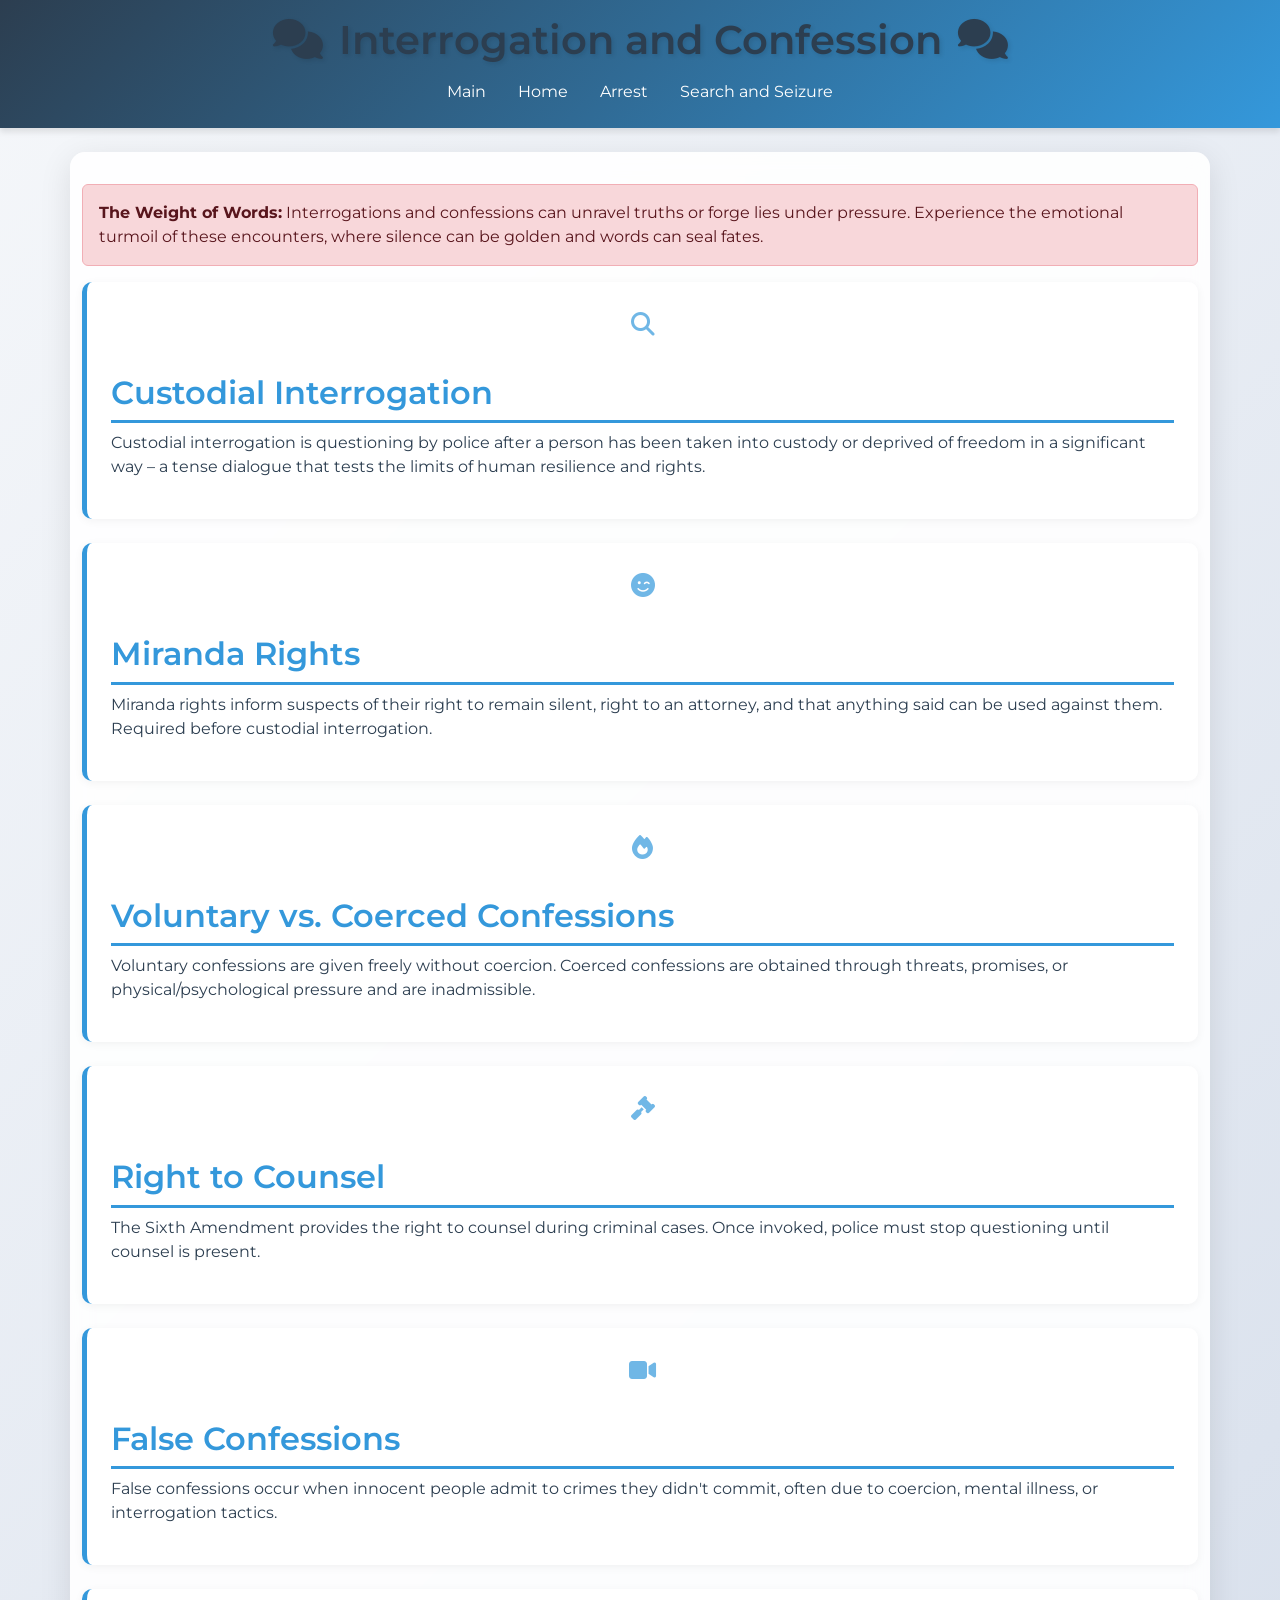
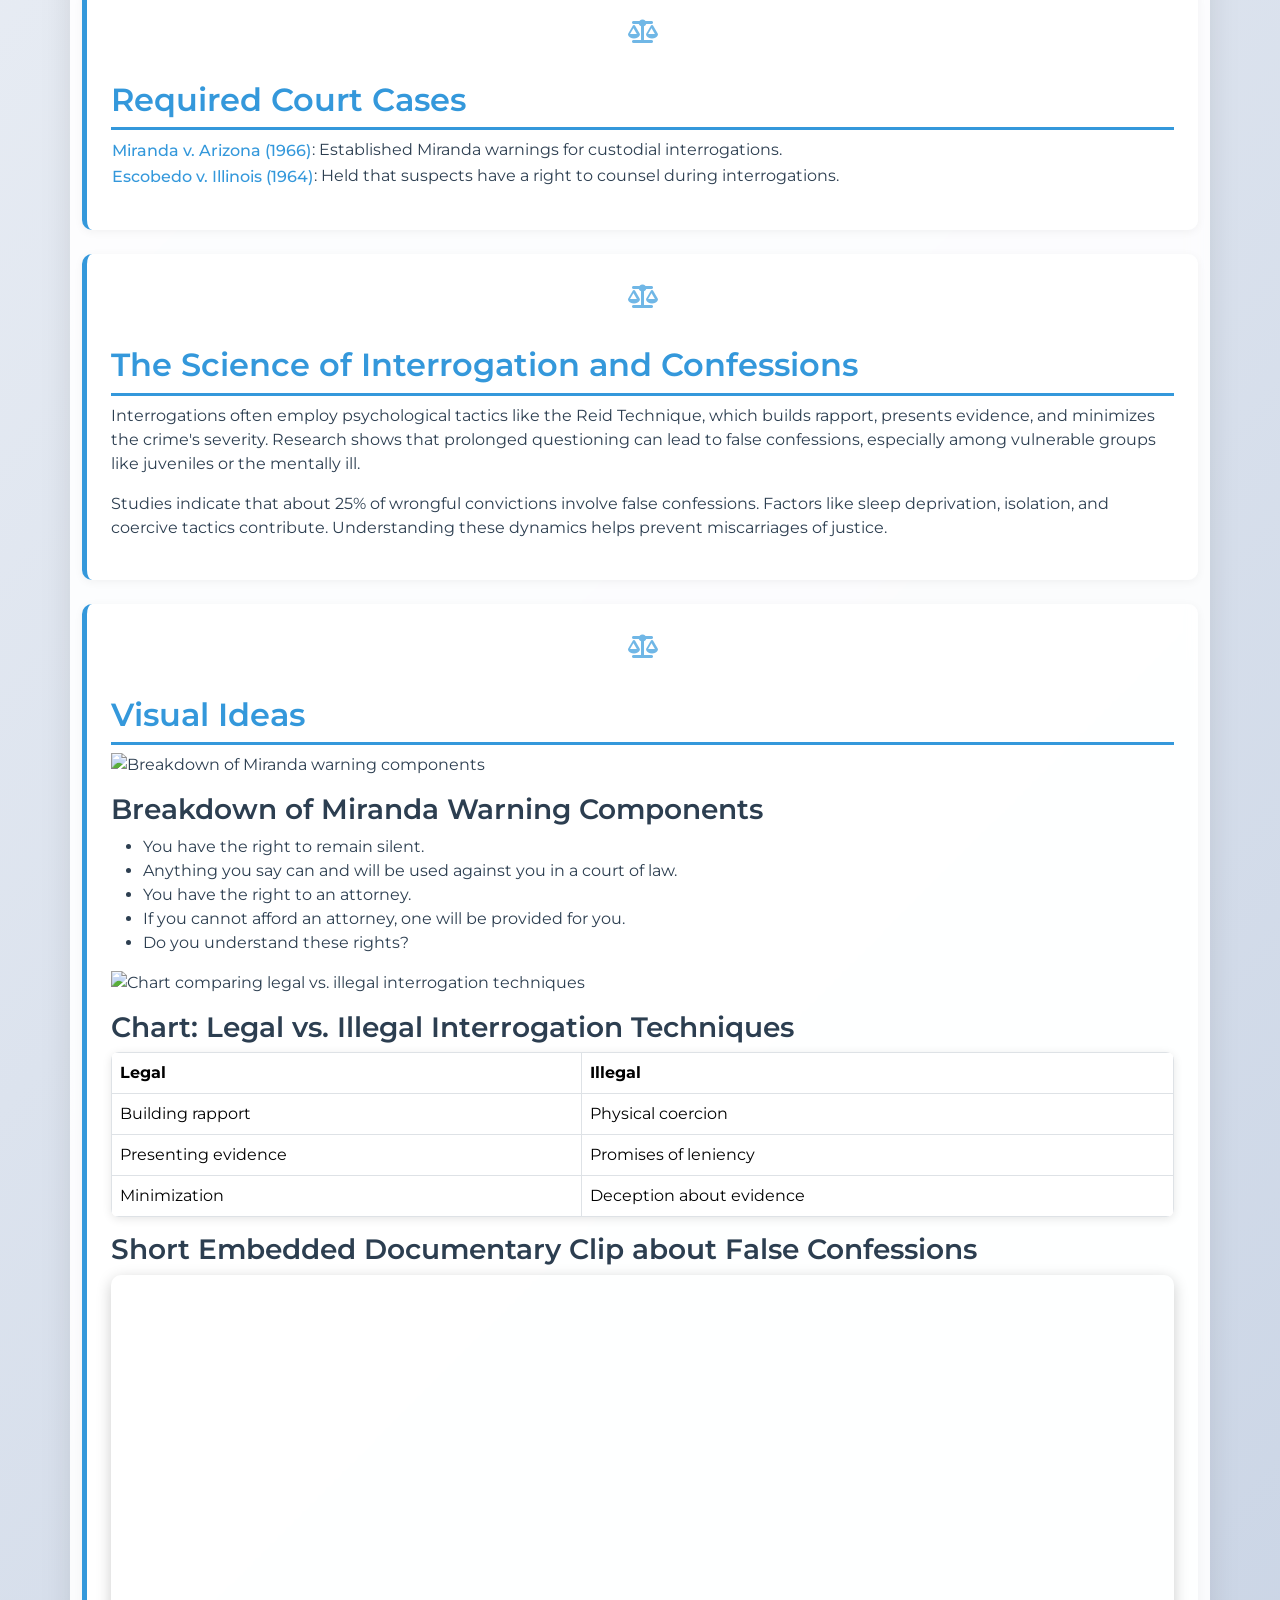
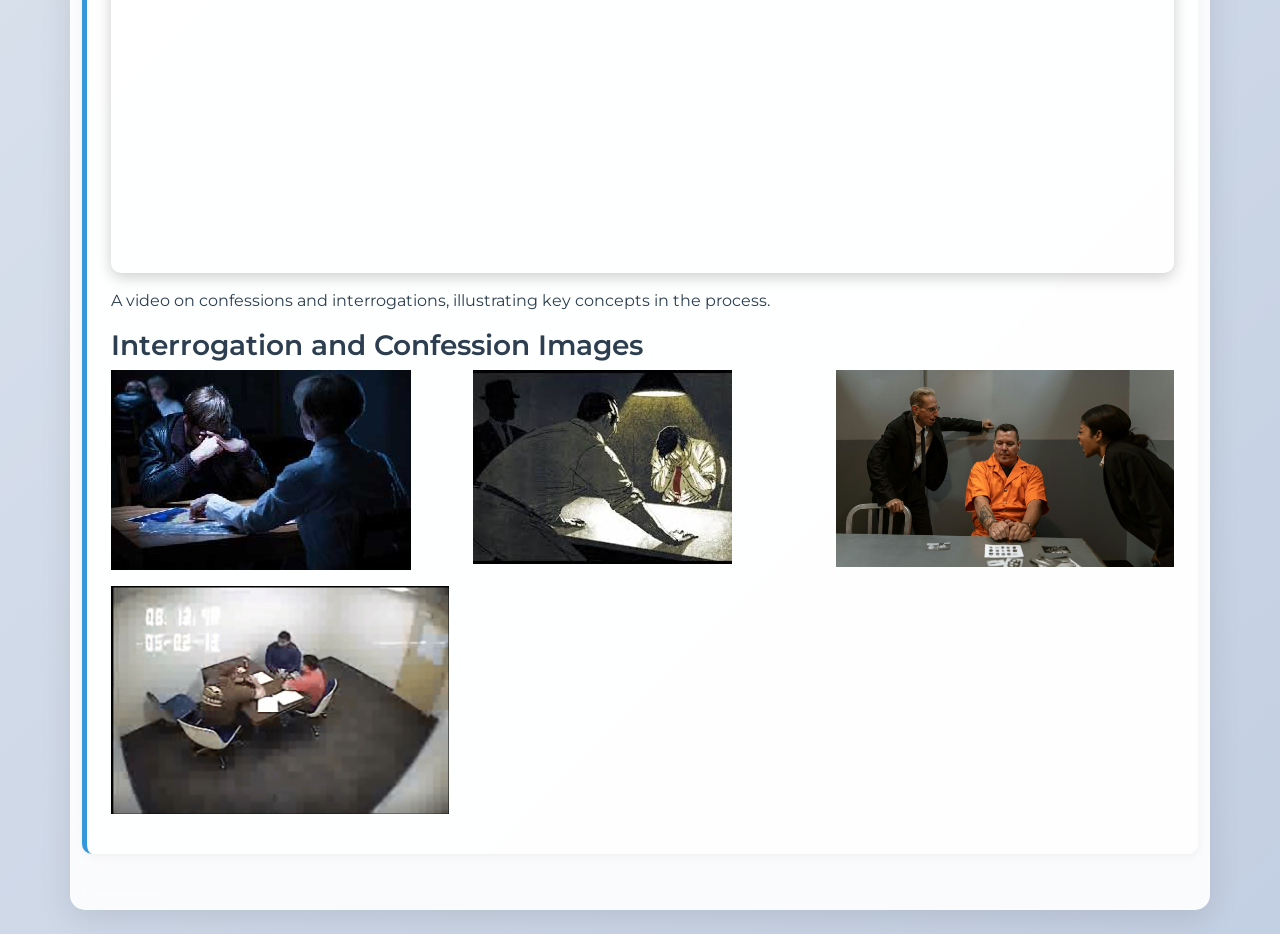
==== confession.html @ c032b179 ":3" ====
<!DOCTYPE html>
<html lang="en">
<head>
    <meta charset="UTF-8">
    <meta name="viewport" content="width=device-width, initial-scale=1.0">
    <title>Interrogation and Confession - Criminal Justice Education</title>
    <link href="https://cdn.jsdelivr.net/npm/bootstrap@5.3.0/dist/css/bootstrap.min.css" rel="stylesheet">
    <link rel="stylesheet" href="https://cdnjs.cloudflare.com/ajax/libs/font-awesome/6.4.0/css/all.min.css">
    <link rel="stylesheet" href="style.css">
</head>
<body>
    <header class="bg-dark text-white py-3">
        <div class="container">
            <h1 class="text-center"><i class="fas fa-comments me-3"></i>Interrogation and Confession<i class="fas fa-comments ms-3"></i></h1>
            <nav>
                <ul class="nav justify-content-center">
                    <li class="nav-item"><a class="nav-link text-white" href="index.html">Main</a></li>
                    <li class="nav-item"><a class="nav-link text-white" href="Home.html">Home</a></li>
                    <li class="nav-item"><a class="nav-link text-white" href="aresst.html">Arrest</a></li>
                    <li class="nav-item"><a class="nav-link text-white" href="SAS.html">Search and Seizure</a></li>
                </ul>
            </nav>
        </div>
    </header>
    <main class="container my-4">
        <div class="alert alert-danger" role="alert">
            <strong>The Weight of Words:</strong> Interrogations and confessions can unravel truths or forge lies under pressure. Experience the emotional turmoil of these encounters, where silence can be golden and words can seal fates.
        </div>
        <section class="mb-4">
            <h2>Custodial Interrogation</h2>
            <p>Custodial interrogation is questioning by police after a person has been taken into custody or deprived of freedom in a significant way – a tense dialogue that tests the limits of human resilience and rights.</p>
        </section>
        <section class="mb-4">
            <h2>Miranda Rights</h2>
            <p>Miranda rights inform suspects of their right to remain silent, right to an attorney, and that anything said can be used against them. Required before custodial interrogation.</p>
        </section>
        <section class="mb-4">
            <h2>Voluntary vs. Coerced Confessions</h2>
            <p>Voluntary confessions are given freely without coercion. Coerced confessions are obtained through threats, promises, or physical/psychological pressure and are inadmissible.</p>
        </section>
        <section class="mb-4">
            <h2>Right to Counsel</h2>
            <p>The Sixth Amendment provides the right to counsel during criminal cases. Once invoked, police must stop questioning until counsel is present.</p>
        </section>
        <section class="mb-4">
            <h2>False Confessions</h2>
            <p>False confessions occur when innocent people admit to crimes they didn't commit, often due to coercion, mental illness, or interrogation tactics.</p>
        </section>
        <section class="mb-4">
            <h2>Required Court Cases</h2>
            <ul class="list-unstyled">
                <li><button type="button" class="btn btn-link p-0" data-bs-toggle="modal" data-bs-target="#mirandaModal">Miranda v. Arizona (1966)</button>: Established Miranda warnings for custodial interrogations.</li>
                <li><button type="button" class="btn btn-link p-0" data-bs-toggle="modal" data-bs-target="#escobedoModal">Escobedo v. Illinois (1964)</button>: Held that suspects have a right to counsel during interrogations.</li>
            </ul>
        </section>
        <section class="mb-4">
            <h2>The Science of Interrogation and Confessions</h2>
            <p>Interrogations often employ psychological tactics like the Reid Technique, which builds rapport, presents evidence, and minimizes the crime's severity. Research shows that prolonged questioning can lead to false confessions, especially among vulnerable groups like juveniles or the mentally ill.</p>
            <p>Studies indicate that about 25% of wrongful convictions involve false confessions. Factors like sleep deprivation, isolation, and coercive tactics contribute. Understanding these dynamics helps prevent miscarriages of justice.</p>
        </section>
        <section class="mb-4">
            <h2>Visual Ideas</h2>
            <img src="images/miranda_breakdown.jpg" alt="Breakdown of Miranda warning components" class="img-fluid mb-3">
            <h3>Breakdown of Miranda Warning Components</h3>
            <ul>
                <li>You have the right to remain silent.</li>
                <li>Anything you say can and will be used against you in a court of law.</li>
                <li>You have the right to an attorney.</li>
                <li>If you cannot afford an attorney, one will be provided for you.</li>
                <li>Do you understand these rights?</li>
            </ul>
            <img src="images/interrogation_chart.jpg" alt="Chart comparing legal vs. illegal interrogation techniques" class="img-fluid mb-3">
            <h3>Chart: Legal vs. Illegal Interrogation Techniques</h3>
            <table class="table table-bordered">
                <tr>
                    <th>Legal</th>
                    <th>Illegal</th>
                </tr>
                <tr>
                    <td>Building rapport</td>
                    <td>Physical coercion</td>
                </tr>
                <tr>
                    <td>Presenting evidence</td>
                    <td>Promises of leniency</td>
                </tr>
                <tr>
                    <td>Minimization</td>
                    <td>Deception about evidence</td>
                </tr>
            </table>
            <h3>Short Embedded Documentary Clip about False Confessions</h3>
            <div class="ratio ratio-16x9 mb-3">
                <iframe width="560" height="315" src="https://www.youtube.com/embed/76WI0iM4ekY?si=p7ILhsx_qivn7VLQ" title="YouTube video player" frameborder="0" allow="accelerometer; autoplay; clipboard-write; encrypted-media; gyroscope; picture-in-picture; web-share" referrerpolicy="strict-origin-when-cross-origin" allowfullscreen></iframe>
            </div>
            <p>A video on confessions and interrogations, illustrating key concepts in the process.</p>
            <h3>Interrogation and Confession Images</h3>
            <div class="row">
                <div class="col-md-4 mb-3">
                    <img src="images/Confession/CAI_1.jpg" alt="Interrogation scene 1" class="img-fluid">
                </div>
                <div class="col-md-4 mb-3">
                    <img src="images/Confession/CAI_2.jpeg" alt="Interrogation scene 2" class="img-fluid">
                </div>
                <div class="col-md-4 mb-3">
                    <img src="images/Confession/CAI_3.jpg" alt="Interrogation scene 3" class="img-fluid">
                </div>
                <div class="col-md-4 mb-3">
                    <img src="images/Confession/CAI_4.webp" alt="Interrogation scene 4" class="img-fluid">
                </div>
            </div>
        </section>
    </main>

    <!-- Modals -->
    <div class="modal fade" id="mirandaModal" tabindex="-1">
        <div class="modal-dialog">
            <div class="modal-content">
                <div class="modal-header">
                    <h5 class="modal-title">Miranda v. Arizona (1966)</h5>
                    <button type="button" class="btn-close" data-bs-dismiss="modal"></button>
                </div>
                <div class="modal-body">
                    <p>This landmark case requires police to inform suspects of their rights before custodial interrogation. The famous "Miranda warning" ensures suspects know they can remain silent and have an attorney present.</p>
                </div>
            </div>
        </div>
    </div>

    <div class="modal fade" id="escobedoModal" tabindex="-1">
        <div class="modal-dialog">
            <div class="modal-content">
                <div class="modal-header">
                    <h5 class="modal-title">Escobedo v. Illinois (1964)</h5>
                    <button type="button" class="btn-close" data-bs-dismiss="modal"></button>
                </div>
                <div class="modal-body">
                    <p>The Supreme Court ruled that criminal suspects have a right to counsel during police interrogations. If a suspect requests an attorney, questioning must stop until legal representation is provided.</p>
                </div>
            </div>
        </div>
    </div>

    <script src="https://cdn.jsdelivr.net/npm/bootstrap@5.3.0/dist/js/bootstrap.bundle.min.js"></script>
</body>
</html>
---- style.css ----
/* Import Google Fonts */
@import url('https://fonts.googleapis.com/css2?family=Montserrat:wght@300;400;500;600;700&display=swap');

/* Custom styles for Criminal Justice Education site */
body {
    font-family: 'Montserrat', sans-serif;
    background: linear-gradient(135deg, #f5f7fa 0%, #c3cfe2 100%);
    min-height: 100vh;
    color: #2c3e50;
}

header {
    background: linear-gradient(135deg, #2c3e50 0%, #3498db 100%);
    box-shadow: 0 4px 6px rgba(0, 0, 0, 0.1);
}

h1, h2, h3 {
    font-weight: 600;
    color: #2c3e50;
}

h1 {
    font-size: 2.5rem;
    text-shadow: 2px 2px 4px rgba(0, 0, 0, 0.1);
}

h2 {
    color: #3498db;
    border-bottom: 3px solid #3498db;
    padding-bottom: 0.5rem;
    margin-top: 2rem;
}

main {
    background: rgba(255, 255, 255, 0.9);
    border-radius: 15px;
    box-shadow: 0 8px 32px rgba(0, 0, 0, 0.1);
    backdrop-filter: blur(10px);
    margin: 2rem auto;
    padding: 2rem;
}

section {
    margin-bottom: 2rem;
    padding: 1.5rem;
    background: rgba(255, 255, 255, 0.8);
    border-radius: 10px;
    box-shadow: 0 2px 10px rgba(0, 0, 0, 0.05);
    transition: transform 0.3s ease, box-shadow 0.3s ease;
}

section:hover {
    transform: translateY(-5px);
    box-shadow: 0 4px 20px rgba(0, 0, 0, 0.1);
}

pre {
    background: linear-gradient(135deg, #667eea 0%, #764ba2 100%);
    color: white;
    padding: 1rem;
    border-radius: 8px;
    font-family: 'Courier New', monospace;
    box-shadow: 0 4px 15px rgba(0, 0, 0, 0.2);
}

.table {
    background: white;
    border-radius: 8px;
    overflow: hidden;
    box-shadow: 0 2px 10px rgba(0, 0, 0, 0.1);
}

.btn-link {
    color: #3498db;
    font-weight: 500;
    text-decoration: none;
    transition: color 0.3s ease;
}

.btn-link:hover {
    color: #2980b9;
    text-decoration: underline;
}

.modal-content {
    border-radius: 15px;
    border: none;
    box-shadow: 0 10px 40px rgba(0, 0, 0, 0.2);
}

.modal-header {
    background: linear-gradient(135deg, #3498db 0%, #2980b9 100%);
    color: white;
    border-radius: 15px 15px 0 0;
}

.modal-body {
    background: #f8f9fa;
    padding: 2rem;
}

.ratio {
    border-radius: 10px;
    overflow: hidden;
    box-shadow: 0 4px 15px rgba(0, 0, 0, 0.2);
}

/* Add some justice-themed icons */
section::before {
    content: "\f24e"; /* fa-balance-scale */
    font-family: "Font Awesome 6 Free";
    font-weight: 900;
    font-size: 1.5rem;
    display: block;
    text-align: center;
    margin-bottom: 1rem;
    color: #3498db;
    opacity: 0.7;
}

/* Different icons for different sections */
section:nth-child(1)::before { content: "\f0e3"; } /* fa-handcuffs for arrest */
section:nth-child(2)::before { content: "\f002"; } /* fa-search for search */
section:nth-child(3)::before { content: "\f4da"; } /* fa-book for warrants */
section:nth-child(4)::before { content: "\f06d"; } /* fa-fire-extinguisher for force */
section:nth-child(5)::before { content: "\f0e3"; } /* fa-handcuffs for cases */
section:nth-child(6)::before { content: "\f03d"; } /* fa-image for visuals */

/* Add animations */
@keyframes fadeInUp {
    from {
        opacity: 0;
        transform: translateY(30px);
    }
    to {
        opacity: 1;
        transform: translateY(0);
    }
}

section {
    animation: fadeInUp 0.6s ease-out;
}

/* Button hover effects */
.btn-link {
    position: relative;
    overflow: hidden;
}

.btn-link::before {
    content: '';
    position: absolute;
    bottom: 0;
    left: 0;
    width: 0;
    height: 2px;
    background: #3498db;
    transition: width 0.3s ease;
}

.btn-link:hover::before {
    width: 100%;
}

/* Card-like sections */
section {
    border-left: 5px solid #3498db;
}

/* Responsive adjustments */
@media (max-width: 768px) {
    h1 {
        font-size: 2rem;
    }
    main {
        margin: 1rem;
        padding: 1rem;
    }
    section {
        padding: 1rem;
    }
}

/* Custom scrollbar */
::-webkit-scrollbar {
    width: 8px;
}

::-webkit-scrollbar-track {
    background: #f1f1f1;
}

::-webkit-scrollbar-thumb {
    background: #3498db;
    border-radius: 4px;
}

::-webkit-scrollbar-thumb:hover {
    background: #2980b9;
}
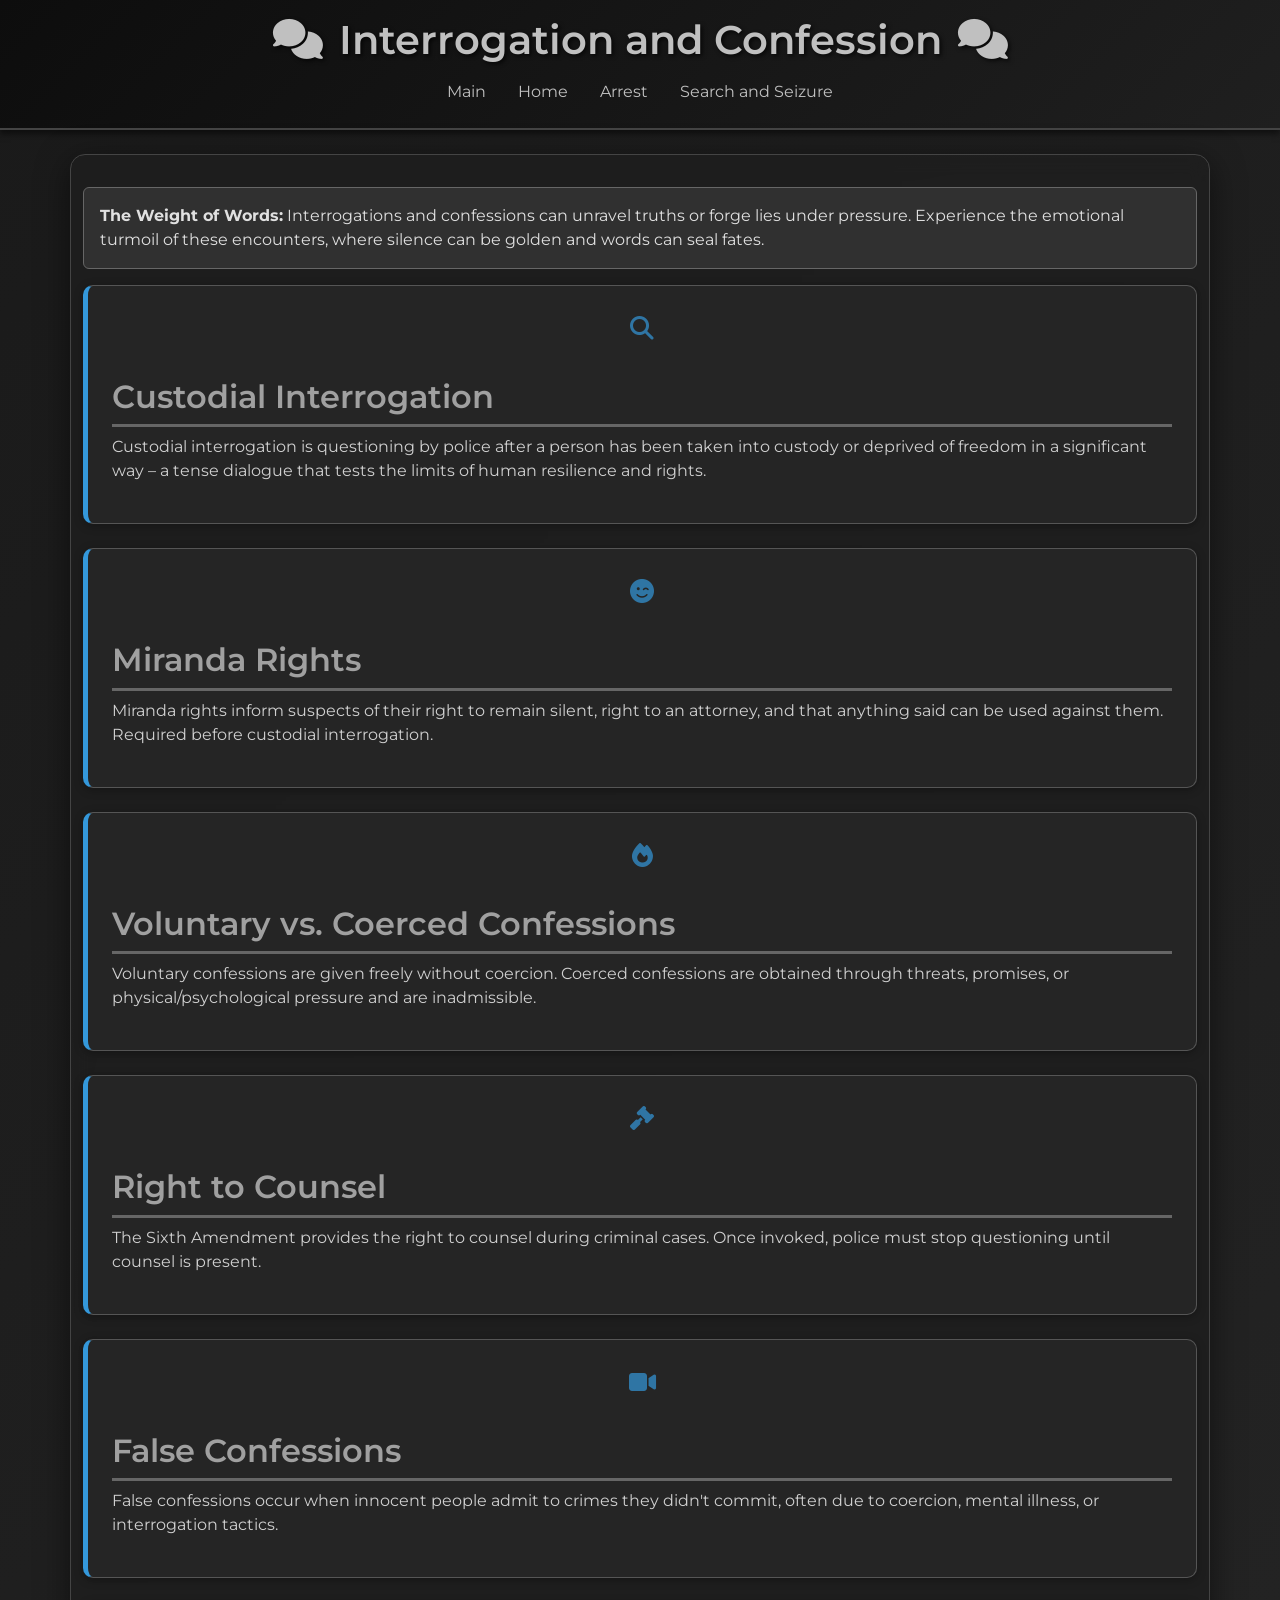
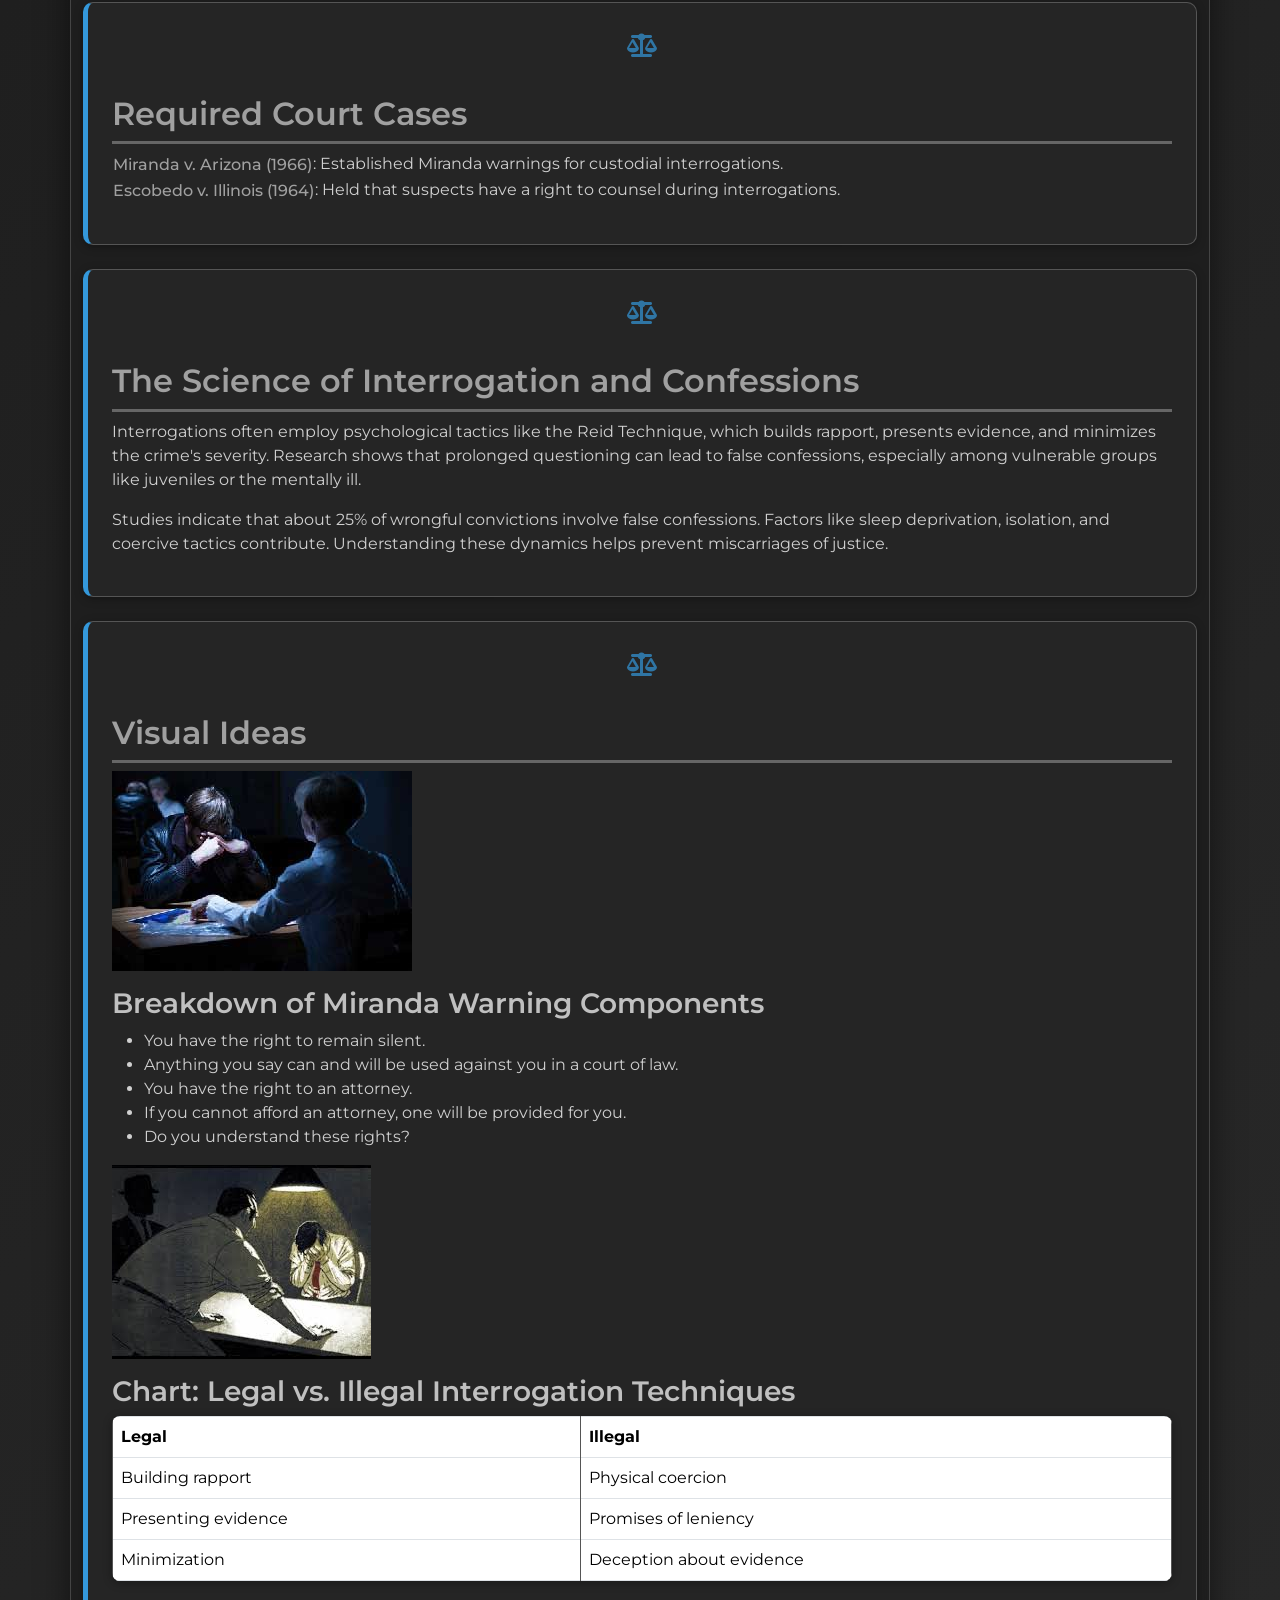
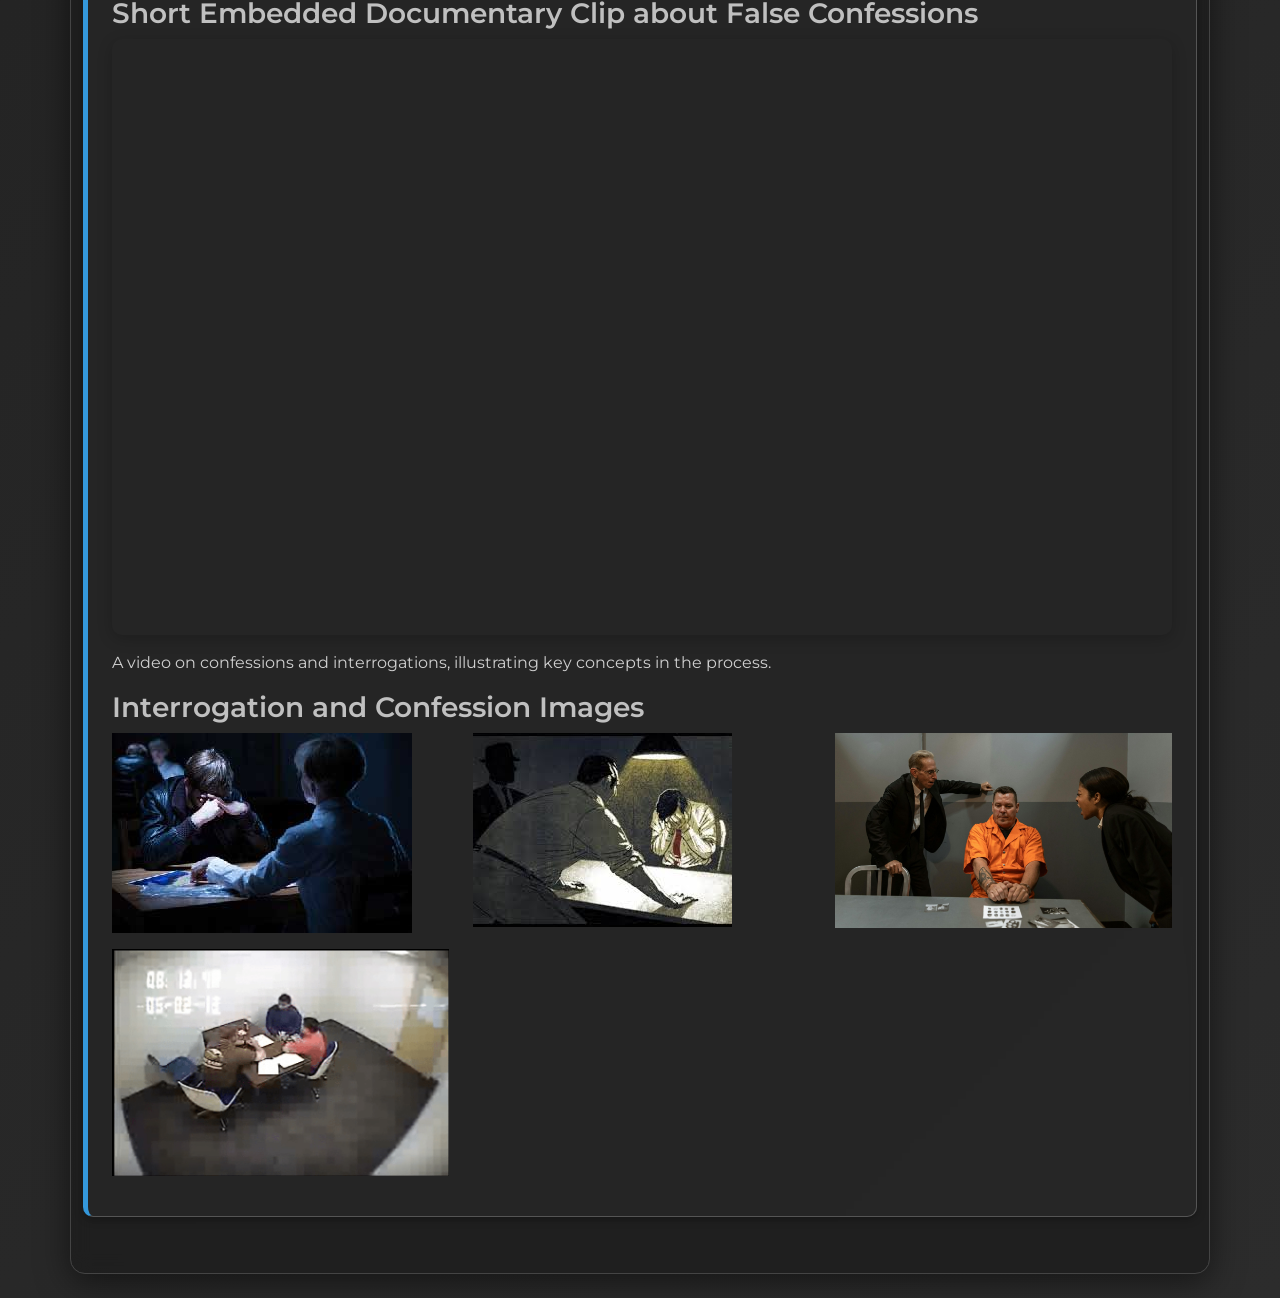
==== commit b093010f: "Reworks" ====
--- a/confession.html
+++ b/confession.html
@@ -60,7 +60,7 @@
         </section>
         <section class="mb-4">
             <h2>Visual Ideas</h2>
-            <img src="images/miranda_breakdown.jpg" alt="Breakdown of Miranda warning components" class="img-fluid mb-3">
+            <img src="images/Confession/CAI_1.jpg" alt="Breakdown of Miranda warning components" class="img-fluid mb-3">
             <h3>Breakdown of Miranda Warning Components</h3>
             <ul>
                 <li>You have the right to remain silent.</li>
@@ -69,7 +69,7 @@
                 <li>If you cannot afford an attorney, one will be provided for you.</li>
                 <li>Do you understand these rights?</li>
             </ul>
-            <img src="images/interrogation_chart.jpg" alt="Chart comparing legal vs. illegal interrogation techniques" class="img-fluid mb-3">
+            <img src="images/Confession/CAI_2.jpeg" alt="Chart comparing legal vs. illegal interrogation techniques" class="img-fluid mb-3">
             <h3>Chart: Legal vs. Illegal Interrogation Techniques</h3>
             <table class="table table-bordered">
                 <tr>
--- a/style.css
+++ b/style.css
@@ -1,85 +1,134 @@
 /* Import Google Fonts */
 @import url('https://fonts.googleapis.com/css2?family=Montserrat:wght@300;400;500;600;700&display=swap');
 
-/* Custom styles for Criminal Justice Education site */
+/* Custom styles for Criminal Justice Education site - Gloomy Theme */
 body {
     font-family: 'Montserrat', sans-serif;
-    background: linear-gradient(135deg, #f5f7fa 0%, #c3cfe2 100%);
+    background: linear-gradient(135deg, #1a1a1a 0%, #2c2c2c 100%);
     min-height: 100vh;
-    color: #2c3e50;
+    color: #e0e0e0;
 }
 
 header {
-    background: linear-gradient(135deg, #2c3e50 0%, #3498db 100%);
-    box-shadow: 0 4px 6px rgba(0, 0, 0, 0.1);
+    background: linear-gradient(135deg, #0d0d0d 0%, #1f1f1f 100%);
+    box-shadow: 0 4px 6px rgba(0, 0, 0, 0.5);
+    border-bottom: 2px solid #444;
 }
 
 h1, h2, h3 {
     font-weight: 600;
-    color: #2c3e50;
+    color: #c0c0c0;
 }
 
 h1 {
     font-size: 2.5rem;
-    text-shadow: 2px 2px 4px rgba(0, 0, 0, 0.1);
+    text-shadow: 2px 2px 4px rgba(0, 0, 0, 0.7);
 }
 
 h2 {
-    color: #3498db;
-    border-bottom: 3px solid #3498db;
+    color: #a0a0a0;
+    border-bottom: 3px solid #666;
     padding-bottom: 0.5rem;
     margin-top: 2rem;
 }
 
 main {
-    background: rgba(255, 255, 255, 0.9);
+    background: rgba(30, 30, 30, 0.9);
     border-radius: 15px;
-    box-shadow: 0 8px 32px rgba(0, 0, 0, 0.1);
+    box-shadow: 0 8px 32px rgba(0, 0, 0, 0.5);
     backdrop-filter: blur(10px);
     margin: 2rem auto;
     padding: 2rem;
+    border: 1px solid #444;
 }
 
 section {
     margin-bottom: 2rem;
     padding: 1.5rem;
-    background: rgba(255, 255, 255, 0.8);
+    background: rgba(40, 40, 40, 0.8);
     border-radius: 10px;
-    box-shadow: 0 2px 10px rgba(0, 0, 0, 0.05);
+    box-shadow: 0 2px 10px rgba(0, 0, 0, 0.3);
     transition: transform 0.3s ease, box-shadow 0.3s ease;
+    border: 1px solid #555;
 }
 
 section:hover {
     transform: translateY(-5px);
-    box-shadow: 0 4px 20px rgba(0, 0, 0, 0.1);
+    box-shadow: 0 4px 20px rgba(0, 0, 0, 0.5);
+}
+
+p, li {
+    color: #d0d0d0;
+}
+
+.alert {
+    background: rgba(50, 50, 50, 0.9);
+    border: 1px solid #666;
+    color: #e0e0e0;
+}
+
+.table {
+    background: rgba(30, 30, 30, 0.9);
+    color: #e0e0e0;
+    border-radius: 8px;
+    overflow: hidden;
+    box-shadow: 0 2px 10px rgba(0, 0, 0, 0.3);
+}
+
+.table th, .table td {
+    border-color: #555;
+}
+
+.nav-link {
+    color: #c0c0c0 !important;
+}
+
+.nav-link:hover {
+    color: #ffffff !important;
+}
+
+.blockquote {
+    border-left: 5px solid #666;
+    color: #b0b0b0;
+}
+
+.blockquote-footer {
+    color: #888;
+}
+
+.btn-link {
+    color: #a0a0a0;
+    font-weight: 500;
+    text-decoration: none;
+    transition: color 0.3s ease;
+}
+
+.btn-link:hover {
+    color: #ffffff;
+    text-decoration: underline;
+}
+
+.modal-content {
+    background: #2a2a2a;
+    color: #e0e0e0;
+    border: 1px solid #555;
+}
+
+.modal-header {
+    border-bottom: 1px solid #555;
+}
+
+.modal-body {
+    color: #d0d0d0;
 }
 
 pre {
-    background: linear-gradient(135deg, #667eea 0%, #764ba2 100%);
-    color: white;
+    background: linear-gradient(135deg, #333 0%, #555 100%);
+    color: #e0e0e0;
     padding: 1rem;
     border-radius: 8px;
     font-family: 'Courier New', monospace;
-    box-shadow: 0 4px 15px rgba(0, 0, 0, 0.2);
-}
-
-.table {
-    background: white;
-    border-radius: 8px;
-    overflow: hidden;
-    box-shadow: 0 2px 10px rgba(0, 0, 0, 0.1);
-}
-
-.btn-link {
-    color: #3498db;
-    font-weight: 500;
-    text-decoration: none;
-    transition: color 0.3s ease;
-}
-
-.btn-link:hover {
-    color: #2980b9;
-    text-decoration: underline;
+    box-shadow: 0 4px 15px rgba(0, 0, 0, 0.5);
 }
 
 .modal-content {
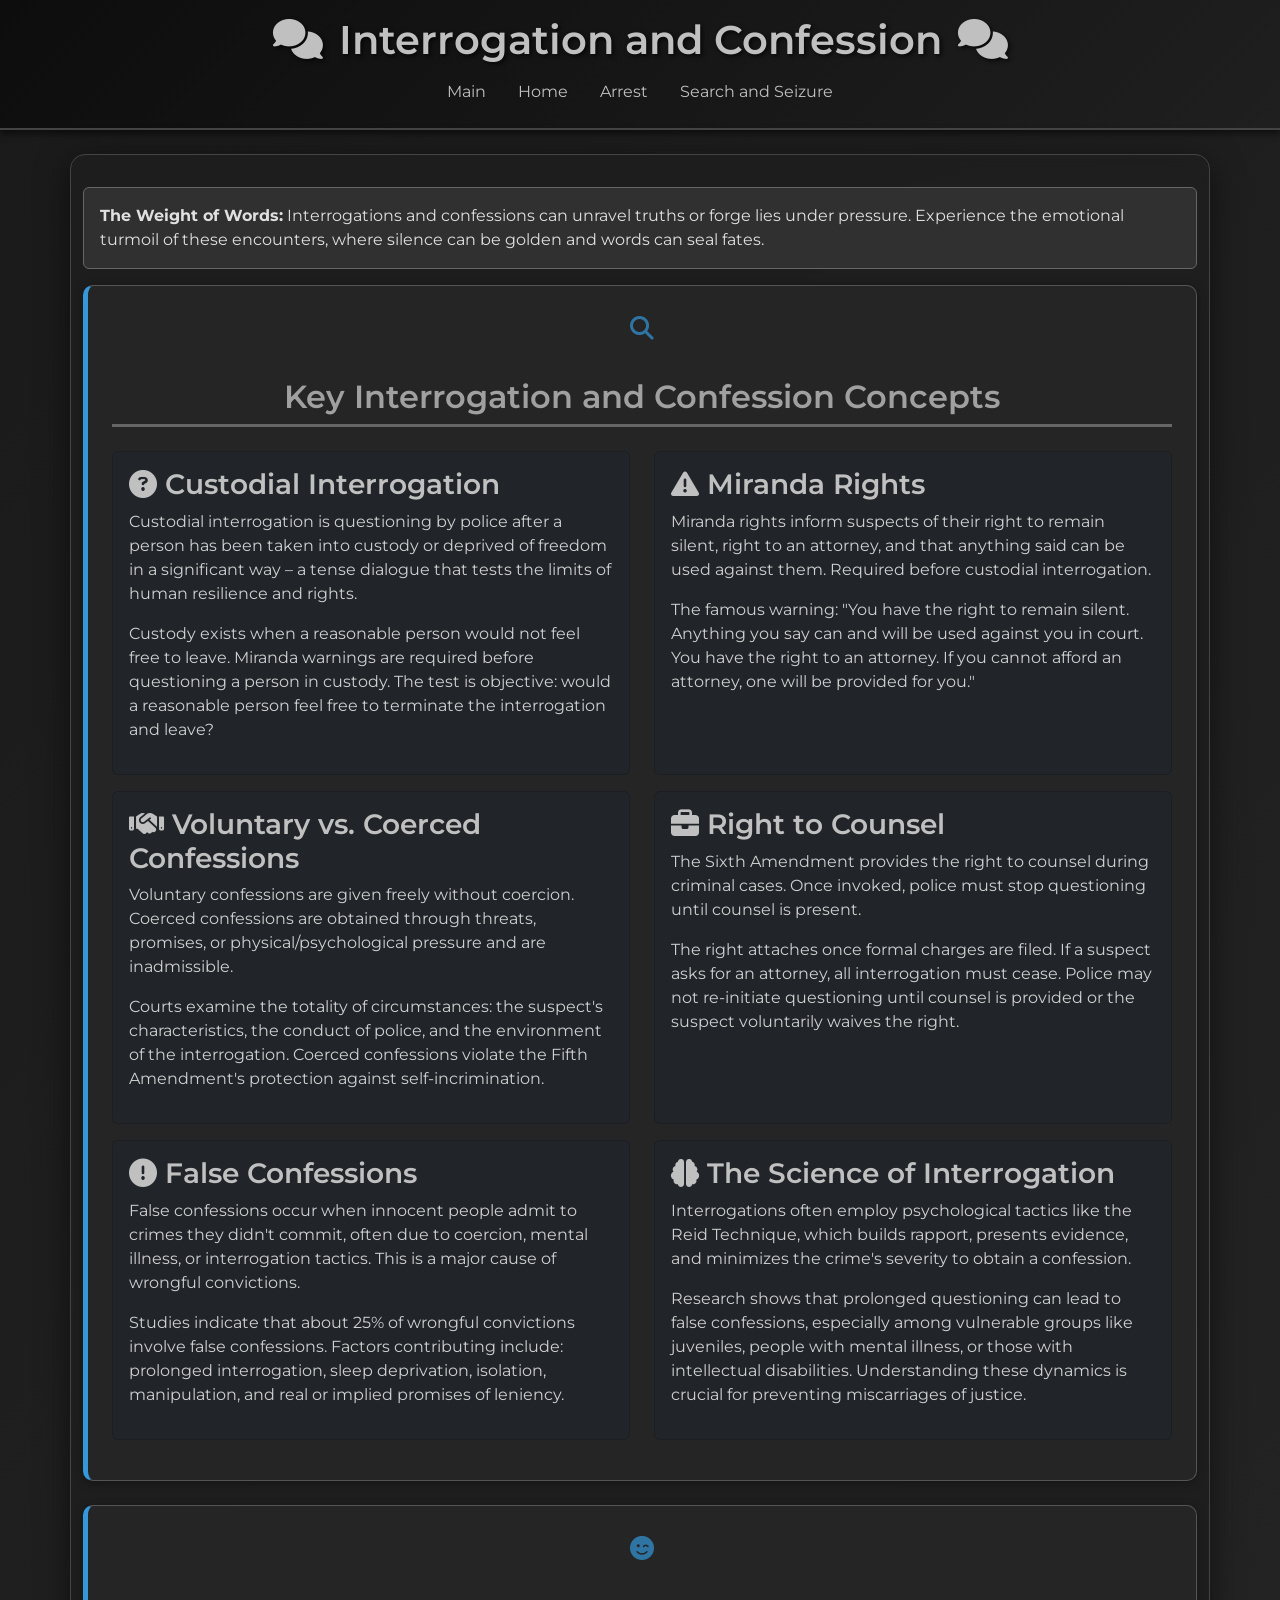
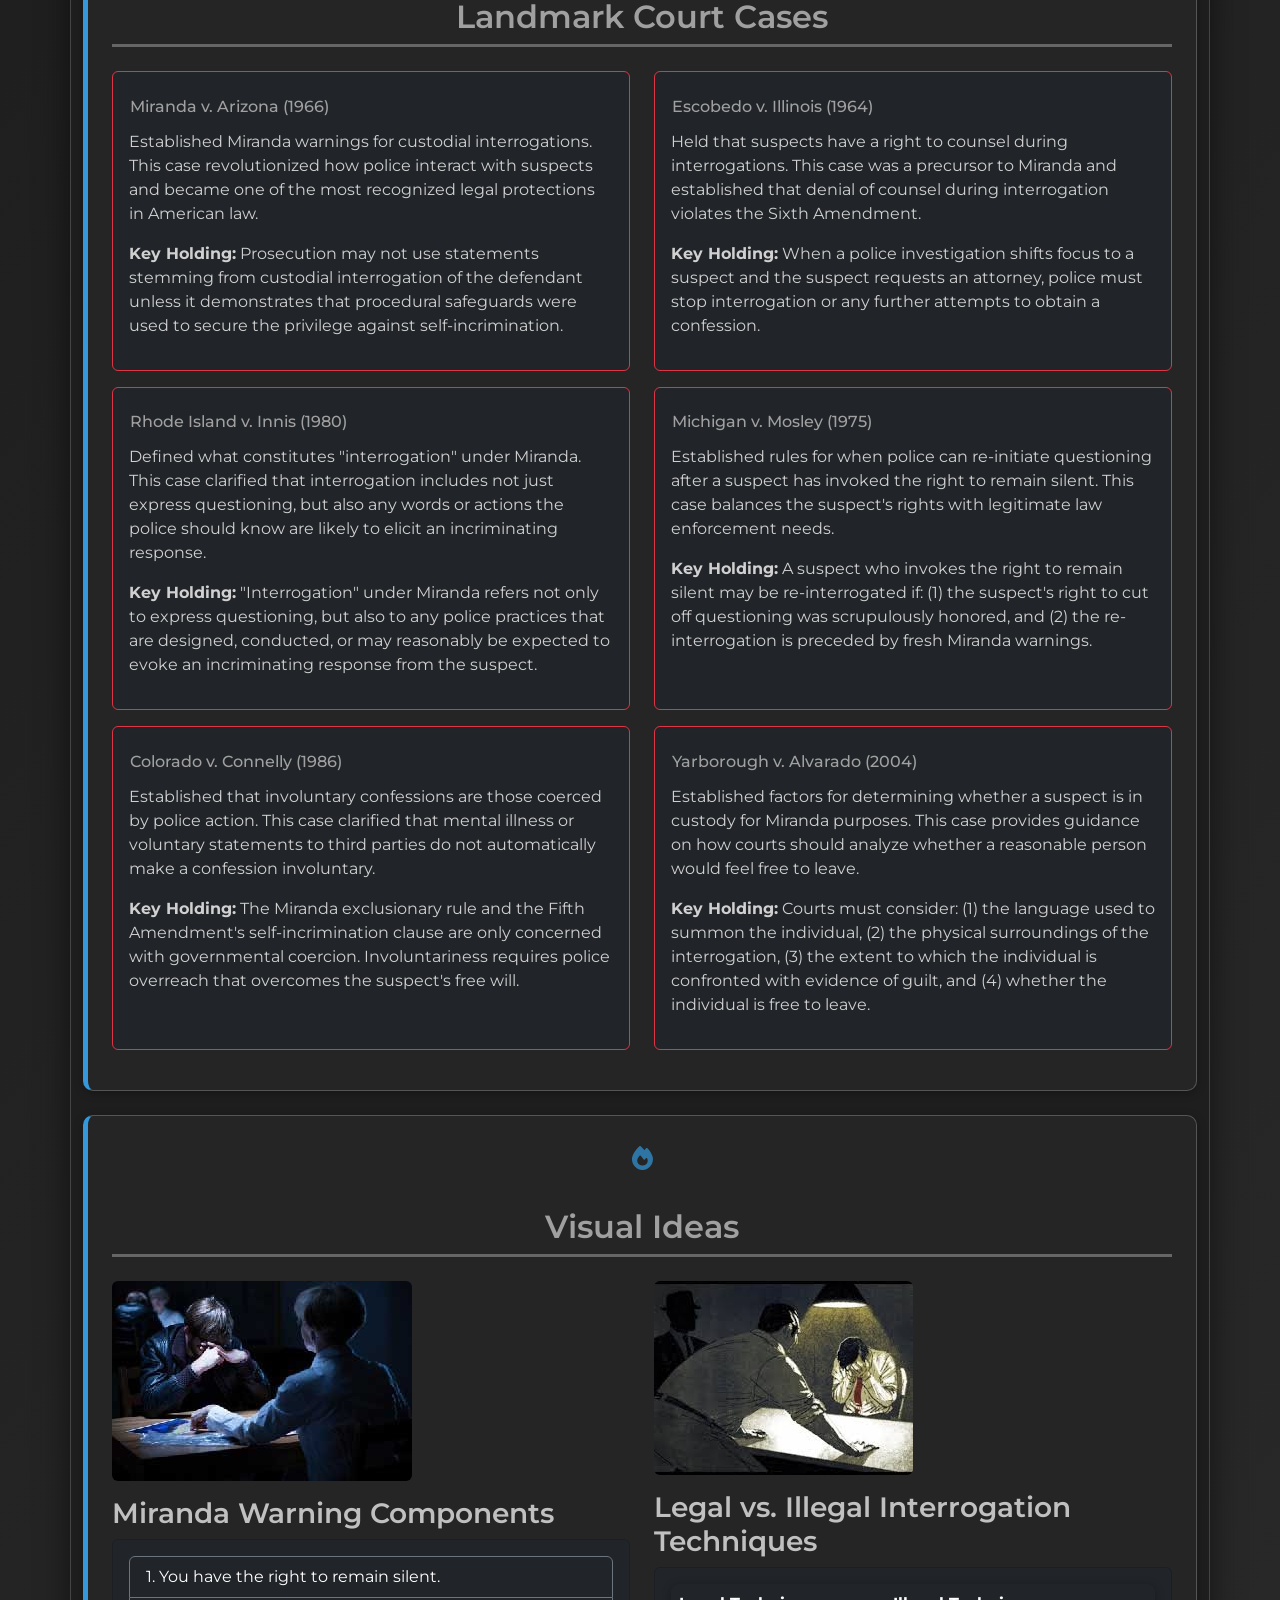
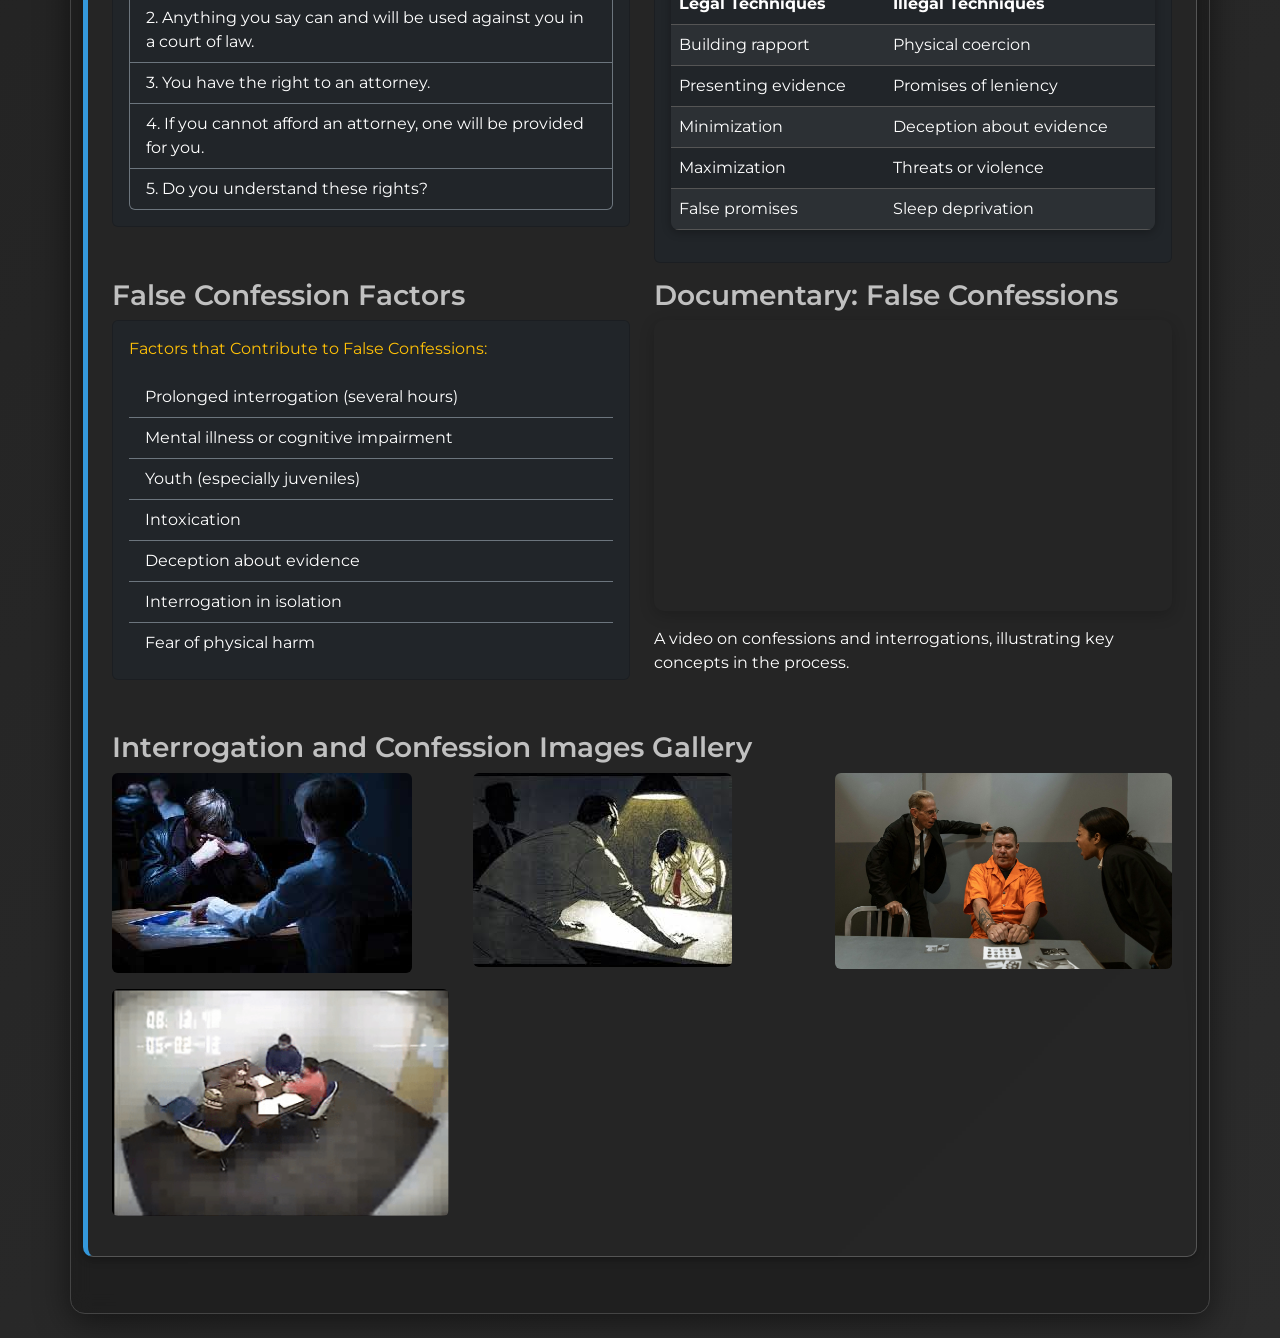
==== commit 546ab7f6: "REworks" ====
--- a/confession.html
+++ b/confession.html
@@ -26,87 +26,224 @@
         <div class="alert alert-danger" role="alert">
             <strong>The Weight of Words:</strong> Interrogations and confessions can unravel truths or forge lies under pressure. Experience the emotional turmoil of these encounters, where silence can be golden and words can seal fates.
         </div>
+
+        <!-- Key Concepts Section - Converted to Columns -->
         <section class="mb-4">
-            <h2>Custodial Interrogation</h2>
-            <p>Custodial interrogation is questioning by police after a person has been taken into custody or deprived of freedom in a significant way – a tense dialogue that tests the limits of human resilience and rights.</p>
+            <h2 class="text-center mb-4">Key Interrogation and Confession Concepts</h2>
+            <div class="row">
+                <div class="col-md-6 mb-3">
+                    <div class="card h-100 bg-dark text-white">
+                        <div class="card-body">
+                            <h3><i class="fas fa-question-circle me-2"></i>Custodial Interrogation</h3>
+                            <p>Custodial interrogation is questioning by police after a person has been taken into custody or deprived of freedom in a significant way – a tense dialogue that tests the limits of human resilience and rights.</p>
+                            <p>Custody exists when a reasonable person would not feel free to leave. Miranda warnings are required before questioning a person in custody. The test is objective: would a reasonable person feel free to terminate the interrogation and leave?</p>
+                        </div>
+                    </div>
+                </div>
+                <div class="col-md-6 mb-3">
+                    <div class="card h-100 bg-dark text-white">
+                        <div class="card-body">
+                            <h3><i class="fas fa-exclamation-triangle me-2"></i>Miranda Rights</h3>
+                            <p>Miranda rights inform suspects of their right to remain silent, right to an attorney, and that anything said can be used against them. Required before custodial interrogation.</p>
+                            <p>The famous warning: "You have the right to remain silent. Anything you say can and will be used against you in court. You have the right to an attorney. If you cannot afford an attorney, one will be provided for you."</p>
+                        </div>
+                    </div>
+                </div>
+                <div class="col-md-6 mb-3">
+                    <div class="card h-100 bg-dark text-white">
+                        <div class="card-body">
+                            <h3><i class="fas fa-handshake me-2"></i>Voluntary vs. Coerced Confessions</h3>
+                            <p>Voluntary confessions are given freely without coercion. Coerced confessions are obtained through threats, promises, or physical/psychological pressure and are inadmissible.</p>
+                            <p>Courts examine the totality of circumstances: the suspect's characteristics, the conduct of police, and the environment of the interrogation. Coerced confessions violate the Fifth Amendment's protection against self-incrimination.</p>
+                        </div>
+                    </div>
+                </div>
+                <div class="col-md-6 mb-3">
+                    <div class="card h-100 bg-dark text-white">
+                        <div class="card-body">
+                            <h3><i class="fas fa-briefcase me-2"></i>Right to Counsel</h3>
+                            <p>The Sixth Amendment provides the right to counsel during criminal cases. Once invoked, police must stop questioning until counsel is present.</p>
+                            <p>The right attaches once formal charges are filed. If a suspect asks for an attorney, all interrogation must cease. Police may not re-initiate questioning until counsel is provided or the suspect voluntarily waives the right.</p>
+                        </div>
+                    </div>
+                </div>
+                <div class="col-md-6 mb-3">
+                    <div class="card h-100 bg-dark text-white">
+                        <div class="card-body">
+                            <h3><i class="fas fa-exclamation-circle me-2"></i>False Confessions</h3>
+                            <p>False confessions occur when innocent people admit to crimes they didn't commit, often due to coercion, mental illness, or interrogation tactics. This is a major cause of wrongful convictions.</p>
+                            <p>Studies indicate that about 25% of wrongful convictions involve false confessions. Factors contributing include: prolonged interrogation, sleep deprivation, isolation, manipulation, and real or implied promises of leniency.</p>
+                        </div>
+                    </div>
+                </div>
+                <div class="col-md-6 mb-3">
+                    <div class="card h-100 bg-dark text-white">
+                        <div class="card-body">
+                            <h3><i class="fas fa-brain me-2"></i>The Science of Interrogation</h3>
+                            <p>Interrogations often employ psychological tactics like the Reid Technique, which builds rapport, presents evidence, and minimizes the crime's severity to obtain a confession.</p>
+                            <p>Research shows that prolonged questioning can lead to false confessions, especially among vulnerable groups like juveniles, people with mental illness, or those with intellectual disabilities. Understanding these dynamics is crucial for preventing miscarriages of justice.</p>
+                        </div>
+                    </div>
+                </div>
+            </div>
         </section>
+
+        <!-- Landmark Court Cases - Converted to Columns -->
         <section class="mb-4">
-            <h2>Miranda Rights</h2>
-            <p>Miranda rights inform suspects of their right to remain silent, right to an attorney, and that anything said can be used against them. Required before custodial interrogation.</p>
+            <h2 class="text-center mb-4">Landmark Court Cases</h2>
+            <div class="row">
+                <div class="col-md-6 mb-3">
+                    <div class="card h-100 bg-dark text-white border-danger">
+                        <div class="card-body">
+                            <h3><button type="button" class="btn btn-link p-0" data-bs-toggle="modal" data-bs-target="#mirandaModal">Miranda v. Arizona (1966)</button></h3>
+                            <p>Established Miranda warnings for custodial interrogations. This case revolutionized how police interact with suspects and became one of the most recognized legal protections in American law.</p>
+                            <p><strong>Key Holding:</strong> Prosecution may not use statements stemming from custodial interrogation of the defendant unless it demonstrates that procedural safeguards were used to secure the privilege against self-incrimination.</p>
+                        </div>
+                    </div>
+                </div>
+                <div class="col-md-6 mb-3">
+                    <div class="card h-100 bg-dark text-white border-danger">
+                        <div class="card-body">
+                            <h3><button type="button" class="btn btn-link p-0" data-bs-toggle="modal" data-bs-target="#escobedoModal">Escobedo v. Illinois (1964)</button></h3>
+                            <p>Held that suspects have a right to counsel during interrogations. This case was a precursor to Miranda and established that denial of counsel during interrogation violates the Sixth Amendment.</p>
+                            <p><strong>Key Holding:</strong> When a police investigation shifts focus to a suspect and the suspect requests an attorney, police must stop interrogation or any further attempts to obtain a confession.</p>
+                        </div>
+                    </div>
+                </div>
+                <div class="col-md-6 mb-3">
+                    <div class="card h-100 bg-dark text-white border-danger">
+                        <div class="card-body">
+                            <h3><button type="button" class="btn btn-link p-0" data-bs-toggle="modal" data-bs-target="#innisModal">Rhode Island v. Innis (1980)</button></h3>
+                            <p>Defined what constitutes "interrogation" under Miranda. This case clarified that interrogation includes not just express questioning, but also any words or actions the police should know are likely to elicit an incriminating response.</p>
+                            <p><strong>Key Holding:</strong> "Interrogation" under Miranda refers not only to express questioning, but also to any police practices that are designed, conducted, or may reasonably be expected to evoke an incriminating response from the suspect.</p>
+                        </div>
+                    </div>
+                </div>
+                <div class="col-md-6 mb-3">
+                    <div class="card h-100 bg-dark text-white border-danger">
+                        <div class="card-body">
+                            <h3><button type="button" class="btn btn-link p-0" data-bs-toggle="modal" data-bs-target="#mosleyModal">Michigan v. Mosley (1975)</button></h3>
+                            <p>Established rules for when police can re-initiate questioning after a suspect has invoked the right to remain silent. This case balances the suspect's rights with legitimate law enforcement needs.</p>
+                            <p><strong>Key Holding:</strong> A suspect who invokes the right to remain silent may be re-interrogated if: (1) the suspect's right to cut off questioning was scrupulously honored, and (2) the re-interrogation is preceded by fresh Miranda warnings.</p>
+                        </div>
+                    </div>
+                </div>
+                <div class="col-md-6 mb-3">
+                    <div class="card h-100 bg-dark text-white border-danger">
+                        <div class="card-body">
+                            <h3><button type="button" class="btn btn-link p-0" data-bs-toggle="modal" data-bs-target="#connellyModal">Colorado v. Connelly (1986)</button></h3>
+                            <p>Established that involuntary confessions are those coerced by police action. This case clarified that mental illness or voluntary statements to third parties do not automatically make a confession involuntary.</p>
+                            <p><strong>Key Holding:</strong> The Miranda exclusionary rule and the Fifth Amendment's self-incrimination clause are only concerned with governmental coercion. Involuntariness requires police overreach that overcomes the suspect's free will.</p>
+                        </div>
+                    </div>
+                </div>
+                <div class="col-md-6 mb-3">
+                    <div class="card h-100 bg-dark text-white border-danger">
+                        <div class="card-body">
+                            <h3><button type="button" class="btn btn-link p-0" data-bs-toggle="modal" data-bs-target="#yaraModal">Yarborough v. Alvarado (2004)</button></h3>
+                            <p>Established factors for determining whether a suspect is in custody for Miranda purposes. This case provides guidance on how courts should analyze whether a reasonable person would feel free to leave.</p>
+                            <p><strong>Key Holding:</strong> Courts must consider: (1) the language used to summon the individual, (2) the physical surroundings of the interrogation, (3) the extent to which the individual is confronted with evidence of guilt, and (4) whether the individual is free to leave.</p>
+                        </div>
+                    </div>
+                </div>
+            </div>
         </section>
+
+        <!-- Visual Ideas Section - Converted to Columns -->
         <section class="mb-4">
-            <h2>Voluntary vs. Coerced Confessions</h2>
-            <p>Voluntary confessions are given freely without coercion. Coerced confessions are obtained through threats, promises, or physical/psychological pressure and are inadmissible.</p>
-        </section>
-        <section class="mb-4">
-            <h2>Right to Counsel</h2>
-            <p>The Sixth Amendment provides the right to counsel during criminal cases. Once invoked, police must stop questioning until counsel is present.</p>
-        </section>
-        <section class="mb-4">
-            <h2>False Confessions</h2>
-            <p>False confessions occur when innocent people admit to crimes they didn't commit, often due to coercion, mental illness, or interrogation tactics.</p>
-        </section>
-        <section class="mb-4">
-            <h2>Required Court Cases</h2>
-            <ul class="list-unstyled">
-                <li><button type="button" class="btn btn-link p-0" data-bs-toggle="modal" data-bs-target="#mirandaModal">Miranda v. Arizona (1966)</button>: Established Miranda warnings for custodial interrogations.</li>
-                <li><button type="button" class="btn btn-link p-0" data-bs-toggle="modal" data-bs-target="#escobedoModal">Escobedo v. Illinois (1964)</button>: Held that suspects have a right to counsel during interrogations.</li>
-            </ul>
-        </section>
-        <section class="mb-4">
-            <h2>The Science of Interrogation and Confessions</h2>
-            <p>Interrogations often employ psychological tactics like the Reid Technique, which builds rapport, presents evidence, and minimizes the crime's severity. Research shows that prolonged questioning can lead to false confessions, especially among vulnerable groups like juveniles or the mentally ill.</p>
-            <p>Studies indicate that about 25% of wrongful convictions involve false confessions. Factors like sleep deprivation, isolation, and coercive tactics contribute. Understanding these dynamics helps prevent miscarriages of justice.</p>
-        </section>
-        <section class="mb-4">
-            <h2>Visual Ideas</h2>
-            <img src="images/Confession/CAI_1.jpg" alt="Breakdown of Miranda warning components" class="img-fluid mb-3">
-            <h3>Breakdown of Miranda Warning Components</h3>
-            <ul>
-                <li>You have the right to remain silent.</li>
-                <li>Anything you say can and will be used against you in a court of law.</li>
-                <li>You have the right to an attorney.</li>
-                <li>If you cannot afford an attorney, one will be provided for you.</li>
-                <li>Do you understand these rights?</li>
-            </ul>
-            <img src="images/Confession/CAI_2.jpeg" alt="Chart comparing legal vs. illegal interrogation techniques" class="img-fluid mb-3">
-            <h3>Chart: Legal vs. Illegal Interrogation Techniques</h3>
-            <table class="table table-bordered">
-                <tr>
-                    <th>Legal</th>
-                    <th>Illegal</th>
-                </tr>
-                <tr>
-                    <td>Building rapport</td>
-                    <td>Physical coercion</td>
-                </tr>
-                <tr>
-                    <td>Presenting evidence</td>
-                    <td>Promises of leniency</td>
-                </tr>
-                <tr>
-                    <td>Minimization</td>
-                    <td>Deception about evidence</td>
-                </tr>
-            </table>
-            <h3>Short Embedded Documentary Clip about False Confessions</h3>
-            <div class="ratio ratio-16x9 mb-3">
-                <iframe width="560" height="315" src="https://www.youtube.com/embed/76WI0iM4ekY?si=p7ILhsx_qivn7VLQ" title="YouTube video player" frameborder="0" allow="accelerometer; autoplay; clipboard-write; encrypted-media; gyroscope; picture-in-picture; web-share" referrerpolicy="strict-origin-when-cross-origin" allowfullscreen></iframe>
-            </div>
-            <p>A video on confessions and interrogations, illustrating key concepts in the process.</p>
-            <h3>Interrogation and Confession Images</h3>
+            <h2 class="text-center mb-4">Visual Ideas</h2>
+            <div class="row">
+                <div class="col-md-6 mb-3">
+                    <img src="images/Confession/CAI_1.jpg" alt="Breakdown of Miranda warning components" class="img-fluid mb-3 rounded">
+                    <h3>Miranda Warning Components</h3>
+                    <div class="card bg-dark text-white">
+                        <div class="card-body">
+                            <ol class="list-group list-group-numbered">
+                                <li class="list-group-item bg-dark text-white border-secondary">You have the right to remain silent.</li>
+                                <li class="list-group-item bg-dark text-white border-secondary">Anything you say can and will be used against you in a court of law.</li>
+                                <li class="list-group-item bg-dark text-white border-secondary">You have the right to an attorney.</li>
+                                <li class="list-group-item bg-dark text-white border-secondary">If you cannot afford an attorney, one will be provided for you.</li>
+                                <li class="list-group-item bg-dark text-white border-secondary">Do you understand these rights?</li>
+                            </ol>
+                        </div>
+                    </div>
+                </div>
+                <div class="col-md-6 mb-3">
+                    <img src="images/Confession/CAI_2.jpeg" alt="Chart comparing legal vs. illegal interrogation techniques" class="img-fluid mb-3 rounded">
+                    <h3>Legal vs. Illegal Interrogation Techniques</h3>
+                    <div class="card bg-dark text-white">
+                        <div class="card-body">
+                            <table class="table table-dark table-striped">
+                                <thead>
+                                    <tr>
+                                        <th>Legal Techniques</th>
+                                        <th>Illegal Techniques</th>
+                                    </tr>
+                                </thead>
+                                <tbody>
+                                    <tr>
+                                        <td>Building rapport</td>
+                                        <td>Physical coercion</td>
+                                    </tr>
+                                    <tr>
+                                        <td>Presenting evidence</td>
+                                        <td>Promises of leniency</td>
+                                    </tr>
+                                    <tr>
+                                        <td>Minimization</td>
+                                        <td>Deception about evidence</td>
+                                    </tr>
+                                    <tr>
+                                        <td>Maximization</td>
+                                        <td>Threats or violence</td>
+                                    </tr>
+                                    <tr>
+                                        <td>False promises</td>
+                                        <td>Sleep deprivation</td>
+                                    </tr>
+                                </tbody>
+                            </table>
+                        </div>
+                    </div>
+                </div>
+                <div class="col-md-6 mb-3">
+                    <h3>False Confession Factors</h3>
+                    <div class="card bg-dark text-white">
+                        <div class="card-body">
+                            <p class="text-warning">Factors that Contribute to False Confessions:</p>
+                            <ul class="list-group list-group-flush">
+                                <li class="list-group-item bg-dark text-white border-secondary">Prolonged interrogation (several hours)</li>
+                                <li class="list-group-item bg-dark text-white border-secondary">Mental illness or cognitive impairment</li>
+                                <li class="list-group-item bg-dark text-white border-secondary">Youth (especially juveniles)</li>
+                                <li class="list-group-item bg-dark text-white border-secondary">Intoxication</li>
+                                <li class="list-group-item bg-dark text-white border-secondary">Deception about evidence</li>
+                                <li class="list-group-item bg-dark text-white border-secondary">Interrogation in isolation</li>
+                                <li class="list-group-item bg-dark text-white border-secondary">Fear of physical harm</li>
+                            </ul>
+                        </div>
+                    </div>
+                </div>
+                <div class="col-md-6 mb-3">
+                    <h3>Documentary: False Confessions</h3>
+                    <div class="ratio ratio-16x9 mb-3">
+                        <iframe width="560" height="315" src="https://www.youtube.com/embed/76WI0iM4ekY?si=p7ILhsx_qivn7VLQ" title="YouTube video player" frameborder="0" allow="accelerometer; autoplay; clipboard-write; encrypted-media; gyroscope; picture-in-picture; web-share" referrerpolicy="strict-origin-when-cross-origin" allowfullscreen></iframe>
+                    </div>
+                    <p class="text-white">A video on confessions and interrogations, illustrating key concepts in the process.</p>
+                </div>
+            </div>
+            <h3 class="mt-4">Interrogation and Confession Images Gallery</h3>
             <div class="row">
                 <div class="col-md-4 mb-3">
-                    <img src="images/Confession/CAI_1.jpg" alt="Interrogation scene 1" class="img-fluid">
+                    <img src="images/Confession/CAI_1.jpg" alt="Interrogation scene 1" class="img-fluid rounded">
                 </div>
                 <div class="col-md-4 mb-3">
-                    <img src="images/Confession/CAI_2.jpeg" alt="Interrogation scene 2" class="img-fluid">
+                    <img src="images/Confession/CAI_2.jpeg" alt="Interrogation scene 2" class="img-fluid rounded">
                 </div>
                 <div class="col-md-4 mb-3">
-                    <img src="images/Confession/CAI_3.jpg" alt="Interrogation scene 3" class="img-fluid">
+                    <img src="images/Confession/CAI_3.jpg" alt="Interrogation scene 3" class="img-fluid rounded">
                 </div>
                 <div class="col-md-4 mb-3">
-                    <img src="images/Confession/CAI_4.webp" alt="Interrogation scene 4" class="img-fluid">
+                    <img src="images/Confession/CAI_4.webp" alt="Interrogation scene 4" class="img-fluid rounded">
                 </div>
             </div>
         </section>
@@ -116,12 +253,14 @@
     <div class="modal fade" id="mirandaModal" tabindex="-1">
         <div class="modal-dialog">
             <div class="modal-content">
-                <div class="modal-header">
+                <div class="modal-header bg-danger text-white">
                     <h5 class="modal-title">Miranda v. Arizona (1966)</h5>
-                    <button type="button" class="btn-close" data-bs-dismiss="modal"></button>
-                </div>
-                <div class="modal-body">
-                    <p>This landmark case requires police to inform suspects of their rights before custodial interrogation. The famous "Miranda warning" ensures suspects know they can remain silent and have an attorney present.</p>
+                    <button type="button" class="btn-close btn-close-white" data-bs-dismiss="modal"></button>
+                </div>
+                <div class="modal-body bg-dark text-white">
+                    <p><strong>Background:</strong> Ernesto Miranda was arrested in his house, brought to the police station, and questioned by police in connection with a kidnapping and rape. After two hours of interrogation, police obtained a written confession from Miranda.</p>
+                    <p><strong>Significance:</strong> This landmark case requires police to inform suspects of their rights before custodial interrogation. The famous "Miranda warning" ensures suspects know they can remain silent and have an attorney present. It's one of the most recognized legal protections in American law.</p>
+                    <p><strong>Key Principle:</strong> Prosecution may not use statements stemming from custodial interrogation of the defendant unless it demonstrates that procedural safeguards were used to secure the privilege against self-incrimination. These safeguards include warnings about the right to remain silent and the right to counsel.</p>
                 </div>
             </div>
         </div>
@@ -130,12 +269,78 @@
     <div class="modal fade" id="escobedoModal" tabindex="-1">
         <div class="modal-dialog">
             <div class="modal-content">
-                <div class="modal-header">
+                <div class="modal-header bg-danger text-white">
                     <h5 class="modal-title">Escobedo v. Illinois (1964)</h5>
-                    <button type="button" class="btn-close" data-bs-dismiss="modal"></button>
-                </div>
-                <div class="modal-body">
-                    <p>The Supreme Court ruled that criminal suspects have a right to counsel during police interrogations. If a suspect requests an attorney, questioning must stop until legal representation is provided.</p>
+                    <button type="button" class="btn-close btn-close-white" data-bs-dismiss="modal"></button>
+                </div>
+                <div class="modal-body bg-dark text-white">
+                    <p><strong>Background:</strong> Danny Escobedo was arrested and questioned about his brother's murder. He requested an attorney multiple times, but police denied his requests and continued questioning. Eventually, his brother's statement was used to convict Escobedo.</p>
+                    <p><strong>Significance:</strong> This case was a precursor to Miranda and established that criminal suspects have a right to counsel during police interrogations. It recognized that denial of the right to counsel during interrogation violates the Sixth Amendment.</p>
+                    <p><strong>Key Principle:</strong> When a police investigation shifts focus to a suspect and the suspect requests an attorney, police must stop interrogation or any further attempts to obtain a confession. Failure to honor this request makes any subsequent confession inadmissible.</p>
+                </div>
+            </div>
+        </div>
+    </div>
+
+    <div class="modal fade" id="innisModal" tabindex="-1">
+        <div class="modal-dialog">
+            <div class="modal-content">
+                <div class="modal-header bg-danger text-white">
+                    <h5 class="modal-title">Rhode Island v. Innis (1980)</h5>
+                    <button type="button" class="btn-close btn-close-white" data-bs-dismiss="modal"></button>
+                </div>
+                <div class="modal-body bg-dark text-white">
+                    <p><strong>Background:</strong> Thomas Innis was arrested for robbery. After invoking his right to remain silent, officers began discussing among themselves where to find the missing shotgun. Innis interrupted and revealed the gun's location.</p>
+                    <p><strong>Significance:</strong> This case defined what constitutes "interrogation" under Miranda, clarifying that it includes not just express questioning, but also any words or actions the police should know are likely to elicit an incriminating response.</p>
+                    <p><strong>Key Principle:</strong> "Interrogation" under Miranda refers not only to express questioning, but also to any police practices that are designed, conducted, or may reasonably be expected to evoke an incriminating response from the suspect. This includes strategic conversation with suspects.</p>
+                </div>
+            </div>
+        </div>
+    </div>
+
+    <div class="modal fade" id="mosleyModal" tabindex="-1">
+        <div class="modal-dialog">
+            <div class="modal-content">
+                <div class="modal-header bg-danger text-white">
+                    <h5 class="modal-title">Michigan v. Mosley (1975)</h5>
+                    <button type="button" class="btn-close btn-close-white" data-bs-dismiss="modal"></button>
+                </div>
+                <div class="modal-body bg-dark text-white">
+                    <p><strong>Background:</strong> Detectives questioned Mosley about robberies. After he invoked his right to remain silent, they ceased questioning. Two hours later, another detective questioned him about unrelated crimes after giving him fresh Miranda warnings.</p>
+                    <p><strong>Significance:</strong> This case established rules for when police can re-initiate questioning after a suspect has invoked the right to remain silent. It balances the suspect's rights with legitimate law enforcement needs.</p>
+                    <p><strong>Key Principle:</strong> A suspect who invokes the right to remain silent may be re-interrogated if: (1) the suspect's right to cut off questioning was scrupulously honored, and (2) the re-interrogation is preceded by fresh Miranda warnings about the right to remain silent and to have an attorney present.</p>
+                </div>
+            </div>
+        </div>
+    </div>
+
+    <div class="modal fade" id="connellyModal" tabindex="-1">
+        <div class="modal-dialog">
+            <div class="modal-content">
+                <div class="modal-header bg-danger text-white">
+                    <h5 class="modal-title">Colorado v. Connelly (1986)</h5>
+                    <button type="button" class="btn-close btn-close-white" data-bs-dismiss="modal"></button>
+                </div>
+                <div class="modal-body bg-dark text-white">
+                    <p><strong>Background:</strong> Francis Connelly approached a police officer and confessed to a murder. He was experiencing severe mental illness. The trial court suppressed his confession as involuntary because of his mental state, but the Supreme Court reversed.</p>
+                    <p><strong>Significance:</strong> This case clarified that involuntary confessions are those coerced by police action, not those influenced by a suspect's internal psychological state. Mental illness alone doesn't make a confession involuntary.</p>
+                    <p><strong>Key Principle:</strong> The Miranda exclusionary rule and the Fifth Amendment's self-incrimination clause are only concerned with governmental coercion. Involuntariness requires police overreach that overcomes the suspect's free will. Voluntary confessions to private citizens don't trigger Miranda.</p>
+                </div>
+            </div>
+        </div>
+    </div>
+
+    <div class="modal fade" id="yaraModal" tabindex="-1">
+        <div class="modal-dialog">
+            <div class="modal-content">
+                <div class="modal-header bg-danger text-white">
+                    <h5 class="modal-title">Yarborough v. Alvarado (2004)</h5>
+                    <button type="button" class="btn-close btn-close-white" data-bs-dismiss="modal"></button>
+                </div>
+                <div class="modal-body bg-dark text-white">
+                    <p><strong>Background:</strong> Police brought 18-year-old Michael Alvarado to the station for questioning about a robbery. He was questioned for two hours in a small room with two detectives. He eventually confessed. The question was whether he was in "custody" requiring Miranda warnings.</p>
+                    <p><strong>Significance:</strong> This case established factors for determining whether a suspect is in custody for Miranda purposes. It provides guidance on how courts should analyze whether a reasonable person would feel free to leave.</p>
+                    <p><strong>Key Principle:</strong> Courts must consider: (1) the language used to summon the individual, (2) the physical surroundings of the interrogation, (3) the extent to which the individual is confronted with evidence of guilt, and (4) whether the individual is free to leave. Age and experience may also be relevant.</p>
                 </div>
             </div>
         </div>
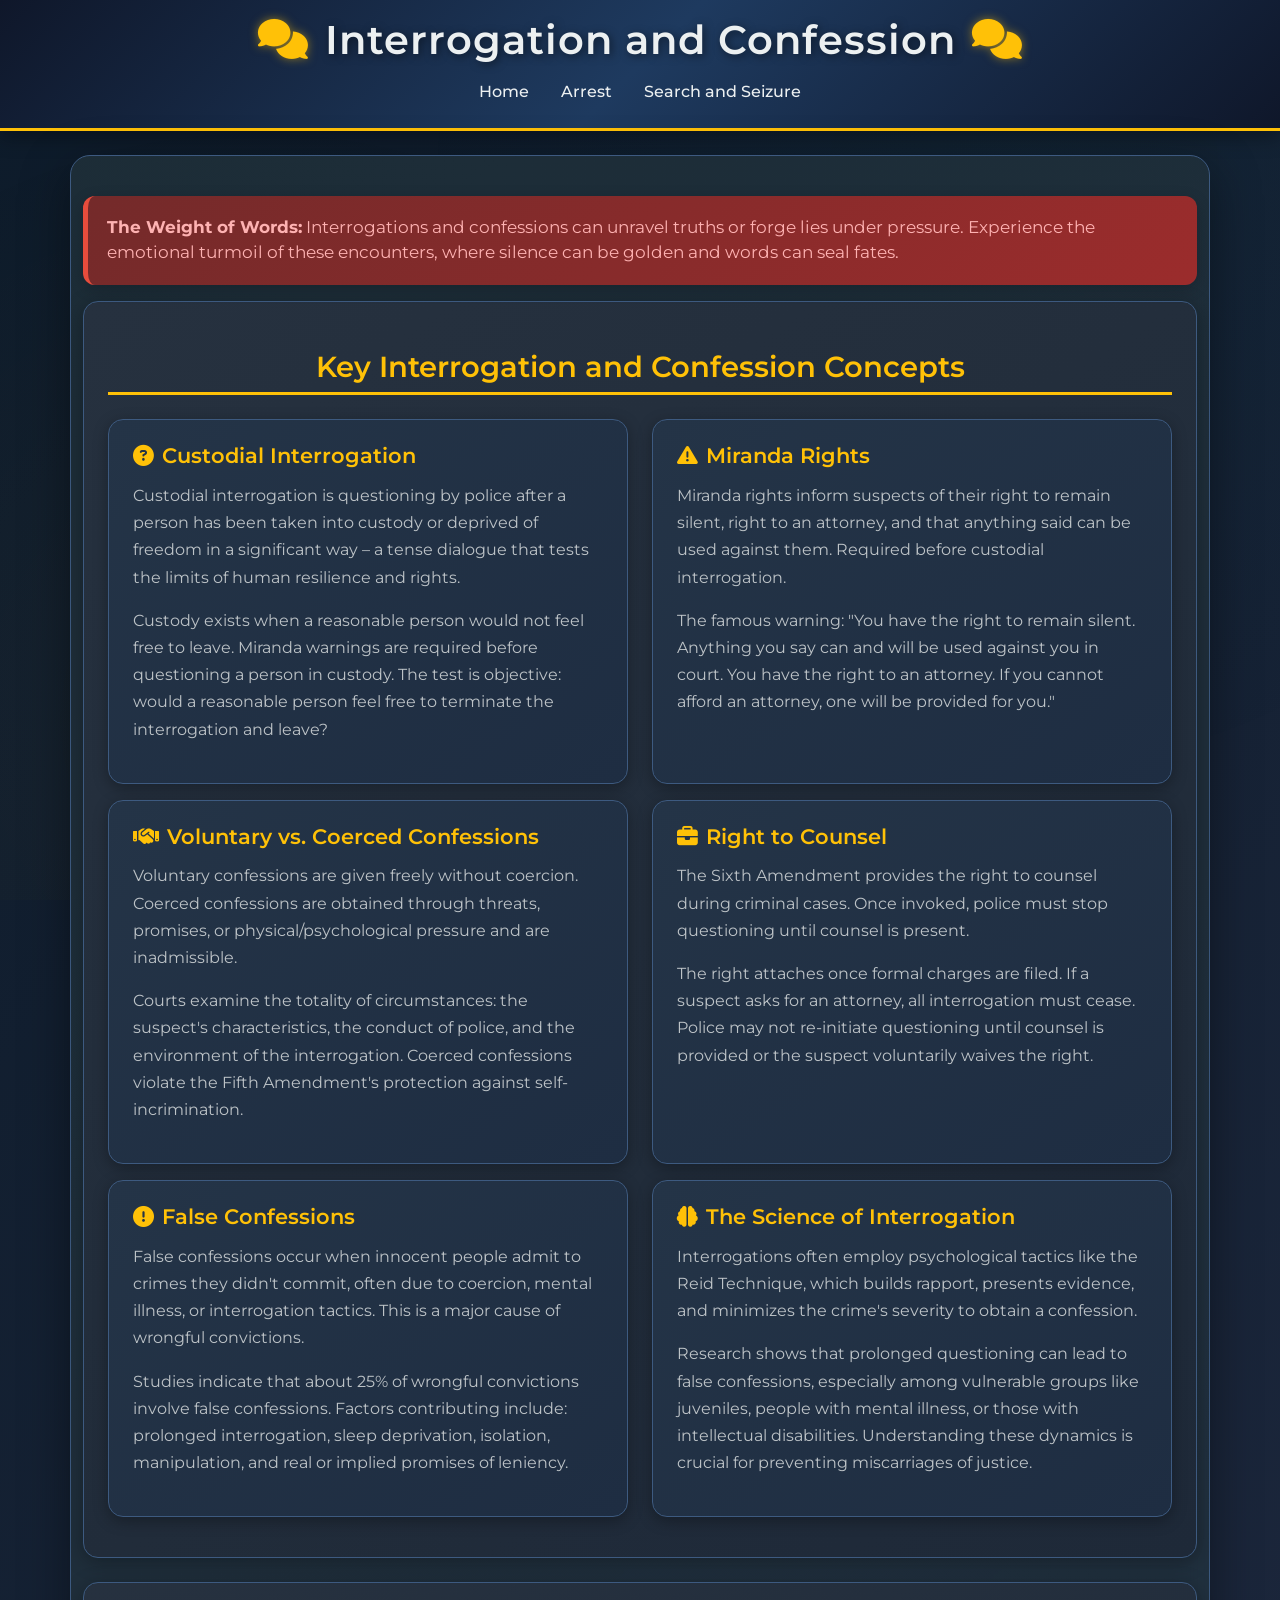
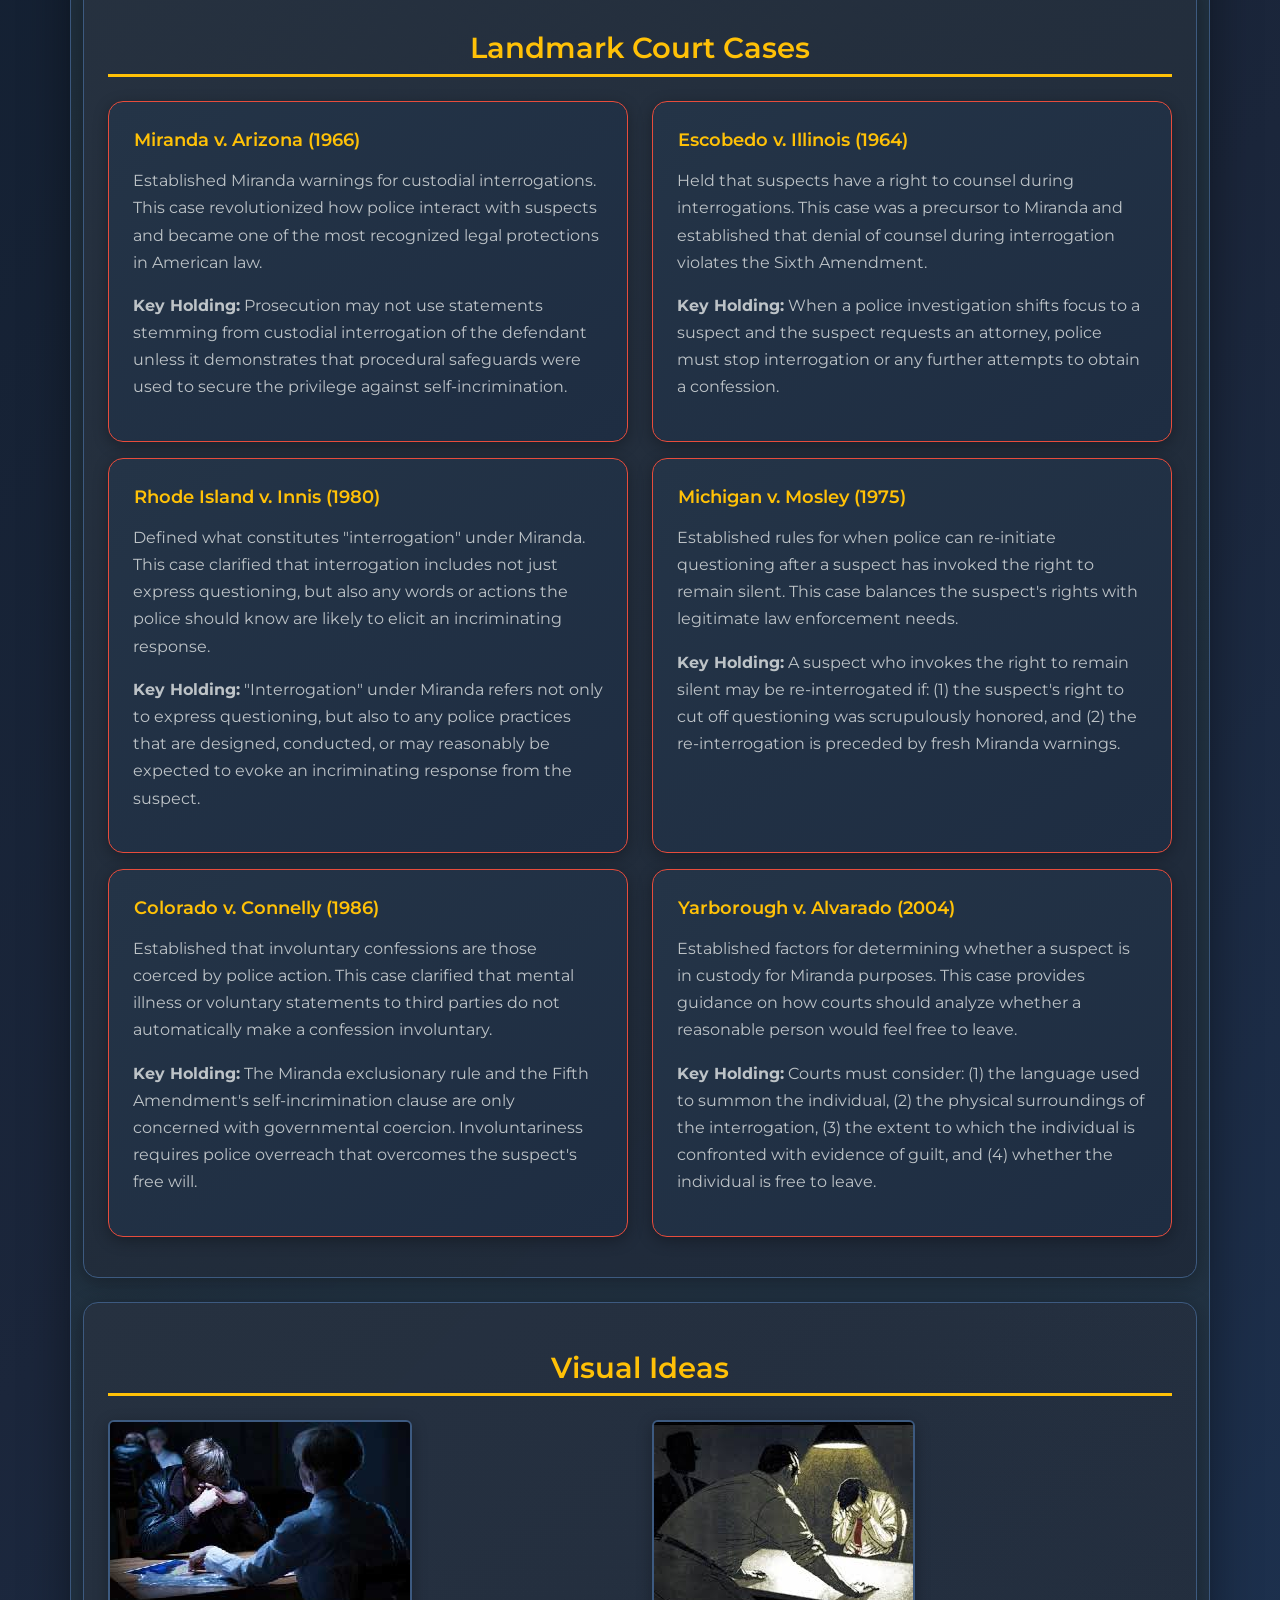
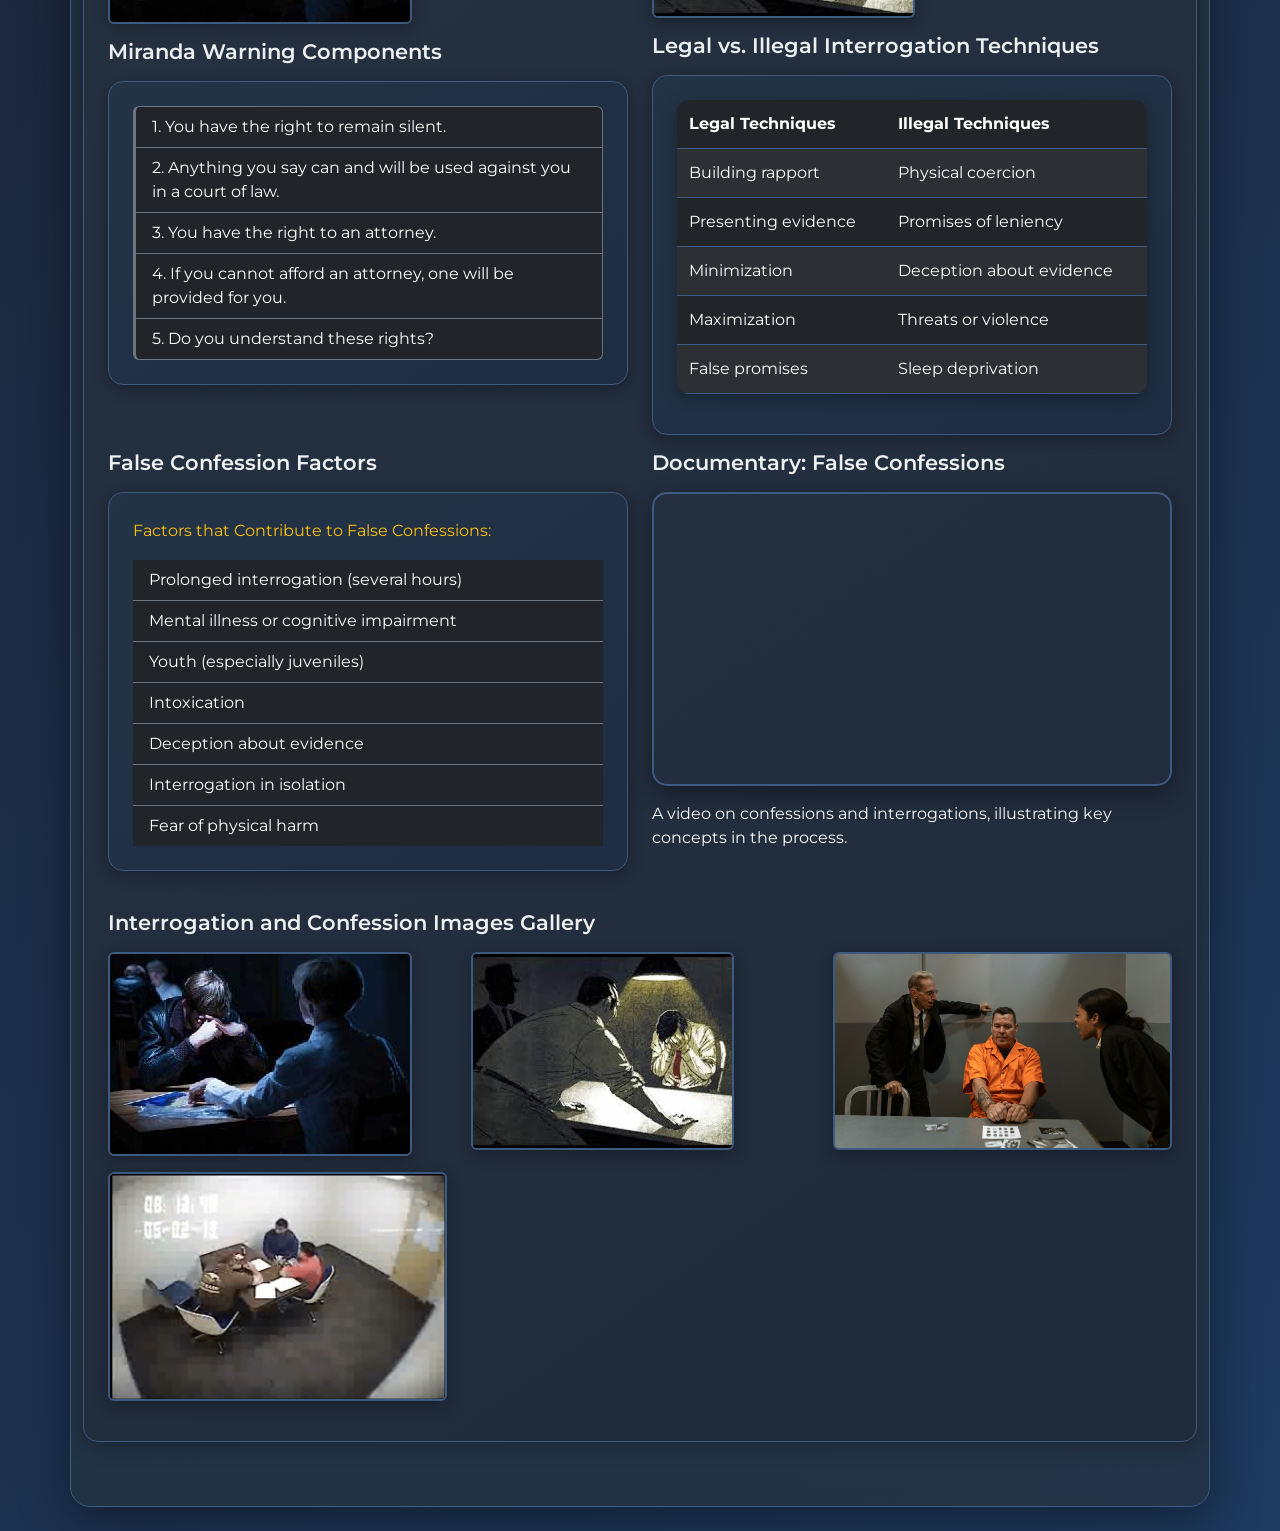
==== commit 19c52919: "Took out the main button in the nave bar" ====
--- a/confession.html
+++ b/confession.html
@@ -14,7 +14,6 @@
             <h1 class="text-center"><i class="fas fa-comments me-3"></i>Interrogation and Confession<i class="fas fa-comments ms-3"></i></h1>
             <nav>
                 <ul class="nav justify-content-center">
-                    <li class="nav-item"><a class="nav-link text-white" href="index.html">Main</a></li>
                     <li class="nav-item"><a class="nav-link text-white" href="Home.html">Home</a></li>
                     <li class="nav-item"><a class="nav-link text-white" href="aresst.html">Arrest</a></li>
                     <li class="nav-item"><a class="nav-link text-white" href="SAS.html">Search and Seizure</a></li>
--- a/style.css
+++ b/style.css
@@ -1,23 +1,107 @@
 /* Import Google Fonts */
 @import url('https://fonts.googleapis.com/css2?family=Montserrat:wght@300;400;500;600;700&display=swap');
 
-/* Custom styles for Criminal Justice Education site - Gloomy Theme */
+/* Custom styles for Criminal Justice Education site - Justice Theme */
+/* Color Scheme: Deep Navy, Gold, Teal, and Slate */
+
+:root {
+    --primary-navy: #1a237e;
+    --primary-blue: #283593;
+    --secondary-gold: #ffc107;
+    --secondary-amber: #ffb300;
+    --accent-teal: #009688;
+    --accent-cyan: #00acc1;
+    --dark-slate: #1e2a38;
+    --slate-gray: #2c3e50;
+    --light-slate: #34495e;
+    --text-light: #ecf0f1;
+    --text-muted: #bdc3c7;
+    --card-bg: #243447;
+    --card-border: #3d5a80;
+    --success-green: #27ae60;
+    --warning-orange: #e67e22;
+    --danger-red: #e74c3c;
+    --info-blue: #3498db;
+}
+
+* {
+    margin: 0;
+    padding: 0;
+    box-sizing: border-box;
+}
+
 body {
     font-family: 'Montserrat', sans-serif;
-    background: linear-gradient(135deg, #1a1a1a 0%, #2c2c2c 100%);
+    background: linear-gradient(135deg, #0d1b2a 0%, #1b263b 50%, #1e3a5f 100%);
     min-height: 100vh;
-    color: #e0e0e0;
-}
-
+    color: var(--text-light);
+}
+
+/* Header Styles */
 header {
-    background: linear-gradient(135deg, #0d0d0d 0%, #1f1f1f 100%);
-    box-shadow: 0 4px 6px rgba(0, 0, 0, 0.5);
-    border-bottom: 2px solid #444;
-}
-
+    background: linear-gradient(135deg, #0f172a 0%, #1e3a5f 50%, #0f172a 100%);
+    box-shadow: 0 4px 20px rgba(0, 0, 0, 0.4);
+    border-bottom: 3px solid var(--secondary-gold);
+}
+
+header h1 {
+    color: var(--text-light);
+    text-shadow: 2px 2px 8px rgba(0, 0, 0, 0.5);
+    letter-spacing: 1px;
+}
+
+header .fas {
+    color: var(--secondary-gold) !important;
+    text-shadow: 0 0 10px rgba(255, 193, 7, 0.5);
+}
+
+/* Navigation */
+.nav-link {
+    color: var(--text-light) !important;
+    font-weight: 500;
+    transition: all 0.3s ease;
+    position: relative;
+    padding: 0.5rem 1rem;
+    border-radius: 5px;
+}
+
+.nav-link:hover {
+    color: var(--secondary-gold) !important;
+    background: rgba(255, 193, 7, 0.1);
+    transform: translateY(-2px);
+}
+
+.nav-link::after {
+    content: '';
+    position: absolute;
+    bottom: 0;
+    left: 50%;
+    width: 0;
+    height: 2px;
+    background: var(--secondary-gold);
+    transition: all 0.3s ease;
+    transform: translateX(-50%);
+}
+
+.nav-link:hover::after {
+    width: 80%;
+}
+
+/* Main Container */
+main {
+    background: linear-gradient(145deg, rgba(30, 46, 56, 0.95), rgba(36, 52, 71, 0.95));
+    border-radius: 20px;
+    box-shadow: 0 15px 50px rgba(0, 0, 0, 0.4);
+    backdrop-filter: blur(10px);
+    margin: 2rem auto;
+    padding: 2.5rem;
+    border: 1px solid var(--card-border);
+}
+
+/* Headings */
 h1, h2, h3 {
     font-weight: 600;
-    color: #c0c0c0;
+    color: var(--text-light);
 }
 
 h1 {
@@ -26,156 +110,249 @@
 }
 
 h2 {
-    color: #a0a0a0;
-    border-bottom: 3px solid #666;
+    color: var(--secondary-gold);
+    border-bottom: 3px solid var(--secondary-gold);
     padding-bottom: 0.5rem;
-    margin-top: 2rem;
-}
-
-main {
-    background: rgba(30, 30, 30, 0.9);
+    margin-top: 1.5rem;
+    margin-bottom: 1.5rem;
+    font-size: 1.8rem;
+    display: inline-block;
+}
+
+h2.text-center {
+    display: block;
+    width: 100%;
+    border-bottom: 3px solid var(--secondary-gold);
+    padding-bottom: 0.5rem;
+    margin-bottom: 2rem;
+}
+
+h3 {
+    color: var(--text-light);
+    font-size: 1.3rem;
+    margin-bottom: 1rem;
+}
+
+h3 .fas {
+    color: var(--secondary-gold);
+}
+
+/* Cards */
+.card {
+    background: linear-gradient(145deg, var(--card-bg), #1e2d42);
+    border: 1px solid var(--card-border);
     border-radius: 15px;
-    box-shadow: 0 8px 32px rgba(0, 0, 0, 0.5);
-    backdrop-filter: blur(10px);
-    margin: 2rem auto;
-    padding: 2rem;
-    border: 1px solid #444;
-}
-
+    box-shadow: 0 4px 15px rgba(0, 0, 0, 0.3);
+    transition: all 0.3s ease;
+    overflow: hidden;
+}
+
+.card:hover {
+    transform: translateY(-5px);
+    box-shadow: 0 8px 30px rgba(0, 0, 0, 0.4);
+    border-color: var(--secondary-gold);
+}
+
+.card-body {
+    padding: 1.5rem;
+}
+
+.card h3 {
+    color: var(--secondary-gold);
+    font-weight: 600;
+    margin-bottom: 0.8rem;
+}
+
+.card p {
+    color: var(--text-muted);
+    line-height: 1.7;
+}
+
+/* Card Border Colors */
+.border-primary {
+    border-color: var(--accent-cyan) !important;
+}
+
+.border-warning {
+    border-color: var(--warning-orange) !important;
+}
+
+.border-danger {
+    border-color: var(--danger-red) !important;
+}
+
+/* Alert Boxes */
+.alert {
+    border-radius: 12px;
+    padding: 1.2rem;
+    font-size: 1.05rem;
+    border: none;
+    box-shadow: 0 4px 15px rgba(0, 0, 0, 0.2);
+}
+
+.alert-info {
+    background: linear-gradient(135deg, #1e3a5f, #2c5282);
+    color: #bee3f8;
+    border-left: 5px solid var(--info-blue);
+}
+
+.alert-warning {
+    background: linear-gradient(135deg, #744210, #975a16);
+    color: #feebc8;
+    border-left: 5px solid var(--warning-orange);
+}
+
+.alert-danger {
+    background: linear-gradient(135deg, #742a2a, #9b2c2c);
+    color: #feb2b2;
+    border-left: 5px solid var(--danger-red);
+}
+
+/* Buttons */
+.btn-link {
+    color: var(--secondary-gold) !important;
+    font-weight: 600;
+    text-decoration: none;
+    transition: all 0.3s ease;
+    font-size: 1.1rem;
+}
+
+.btn-link:hover {
+    color: var(--secondary-amber) !important;
+    text-decoration: none;
+    transform: scale(1.02);
+}
+
+/* Tables */
+.table {
+    background: rgba(30, 46, 56, 0.9);
+    color: var(--text-light);
+    border-radius: 12px;
+    overflow: hidden;
+    box-shadow: 0 4px 15px rgba(0, 0, 0, 0.3);
+}
+
+.table thead {
+    background: linear-gradient(135deg, var(--primary-navy), var(--primary-blue));
+    color: var(--secondary-gold);
+}
+
+.table th, .table td {
+    border-color: var(--card-border);
+    padding: 0.75rem;
+}
+
+.table-striped tbody tr:nth-of-type(odd) {
+    background-color: rgba(255, 193, 7, 0.05);
+}
+
+.table-dark {
+    background: rgba(30, 46, 56, 0.95);
+}
+
+/* Lists */
+.list-group-item {
+    background: transparent;
+    color: var(--text-muted);
+    border-color: var(--card-border);
+}
+
+.list-group-numbered .list-group-item {
+    border-left: 3px solid var(--secondary-gold);
+}
+
+/* Pre/Code */
+pre {
+    background: linear-gradient(135deg, #1a1a2e, #16213e);
+    color: var(--secondary-gold);
+    padding: 1.2rem;
+    border-radius: 12px;
+    font-family: 'Courier New', monospace;
+    box-shadow: 0 4px 15px rgba(0, 0, 0, 0.4);
+    border: 1px solid var(--card-border);
+}
+
+.text-warning {
+    color: var(--secondary-gold) !important;
+}
+
+/* Modals */
+.modal-content {
+    background: linear-gradient(145deg, var(--card-bg), #1e2d42);
+    color: var(--text-light);
+    border: 1px solid var(--card-border);
+    border-radius: 20px;
+    box-shadow: 0 15px 50px rgba(0, 0, 0, 0.5);
+}
+
+.modal-header {
+    border-radius: 20px 20px 0 0 !important;
+    padding: 1.2rem;
+}
+
+.modal-header.bg-primary {
+    background: linear-gradient(135deg, var(--accent-cyan), var(--accent-teal));
+    color: white;
+}
+
+.modal-header.bg-danger {
+    background: linear-gradient(135deg, #c0392b, #e74c3c);
+    color: white;
+}
+
+.modal-body {
+    background: linear-gradient(145deg, #1e2d42, #243447);
+    padding: 1.5rem;
+    color: var(--text-muted);
+}
+
+.modal-body strong {
+    color: var(--secondary-gold);
+}
+
+.btn-close {
+    filter: invert(1);
+}
+
+/* Video Container */
+.ratio {
+    border-radius: 15px;
+    overflow: hidden;
+    box-shadow: 0 8px 25px rgba(0, 0, 0, 0.4);
+    border: 2px solid var(--card-border);
+}
+
+/* Images */
+.img-fluid {
+    border-radius: 12px;
+    box-shadow: 0 4px 15px rgba(0, 0, 0, 0.3);
+    transition: all 0.3s ease;
+    border: 2px solid var(--card-border);
+}
+
+.img-fluid:hover {
+    transform: scale(1.02);
+    box-shadow: 0 8px 30px rgba(0, 0, 0, 0.5);
+    border-color: var(--secondary-gold);
+}
+
+/* Section Styles */
 section {
     margin-bottom: 2rem;
     padding: 1.5rem;
-    background: rgba(40, 40, 40, 0.8);
-    border-radius: 10px;
-    box-shadow: 0 2px 10px rgba(0, 0, 0, 0.3);
-    transition: transform 0.3s ease, box-shadow 0.3s ease;
-    border: 1px solid #555;
+    background: linear-gradient(145deg, rgba(40, 50, 65, 0.8), rgba(30, 40, 55, 0.8));
+    border-radius: 15px;
+    box-shadow: 0 4px 20px rgba(0, 0, 0, 0.3);
+    transition: all 0.3s ease;
+    border: 1px solid var(--card-border);
 }
 
 section:hover {
-    transform: translateY(-5px);
-    box-shadow: 0 4px 20px rgba(0, 0, 0, 0.5);
-}
-
-p, li {
-    color: #d0d0d0;
-}
-
-.alert {
-    background: rgba(50, 50, 50, 0.9);
-    border: 1px solid #666;
-    color: #e0e0e0;
-}
-
-.table {
-    background: rgba(30, 30, 30, 0.9);
-    color: #e0e0e0;
-    border-radius: 8px;
-    overflow: hidden;
-    box-shadow: 0 2px 10px rgba(0, 0, 0, 0.3);
-}
-
-.table th, .table td {
-    border-color: #555;
-}
-
-.nav-link {
-    color: #c0c0c0 !important;
-}
-
-.nav-link:hover {
-    color: #ffffff !important;
-}
-
-.blockquote {
-    border-left: 5px solid #666;
-    color: #b0b0b0;
-}
-
-.blockquote-footer {
-    color: #888;
-}
-
-.btn-link {
-    color: #a0a0a0;
-    font-weight: 500;
-    text-decoration: none;
-    transition: color 0.3s ease;
-}
-
-.btn-link:hover {
-    color: #ffffff;
-    text-decoration: underline;
-}
-
-.modal-content {
-    background: #2a2a2a;
-    color: #e0e0e0;
-    border: 1px solid #555;
-}
-
-.modal-header {
-    border-bottom: 1px solid #555;
-}
-
-.modal-body {
-    color: #d0d0d0;
-}
-
-pre {
-    background: linear-gradient(135deg, #333 0%, #555 100%);
-    color: #e0e0e0;
-    padding: 1rem;
-    border-radius: 8px;
-    font-family: 'Courier New', monospace;
-    box-shadow: 0 4px 15px rgba(0, 0, 0, 0.5);
-}
-
-.modal-content {
-    border-radius: 15px;
-    border: none;
-    box-shadow: 0 10px 40px rgba(0, 0, 0, 0.2);
-}
-
-.modal-header {
-    background: linear-gradient(135deg, #3498db 0%, #2980b9 100%);
-    color: white;
-    border-radius: 15px 15px 0 0;
-}
-
-.modal-body {
-    background: #f8f9fa;
-    padding: 2rem;
-}
-
-.ratio {
-    border-radius: 10px;
-    overflow: hidden;
-    box-shadow: 0 4px 15px rgba(0, 0, 0, 0.2);
-}
-
-/* Add some justice-themed icons */
-section::before {
-    content: "\f24e"; /* fa-balance-scale */
-    font-family: "Font Awesome 6 Free";
-    font-weight: 900;
-    font-size: 1.5rem;
-    display: block;
-    text-align: center;
-    margin-bottom: 1rem;
-    color: #3498db;
-    opacity: 0.7;
-}
-
-/* Different icons for different sections */
-section:nth-child(1)::before { content: "\f0e3"; } /* fa-handcuffs for arrest */
-section:nth-child(2)::before { content: "\f002"; } /* fa-search for search */
-section:nth-child(3)::before { content: "\f4da"; } /* fa-book for warrants */
-section:nth-child(4)::before { content: "\f06d"; } /* fa-fire-extinguisher for force */
-section:nth-child(5)::before { content: "\f0e3"; } /* fa-handcuffs for cases */
-section:nth-child(6)::before { content: "\f03d"; } /* fa-image for visuals */
-
-/* Add animations */
+    transform: translateY(-3px);
+    box-shadow: 0 6px 25px rgba(0, 0, 0, 0.4);
+}
+
+/* Animations */
 @keyframes fadeInUp {
     from {
         opacity: 0;
@@ -191,36 +368,31 @@
     animation: fadeInUp 0.6s ease-out;
 }
 
-/* Button hover effects */
-.btn-link {
-    position: relative;
-    overflow: hidden;
-}
-
-.btn-link::before {
-    content: '';
-    position: absolute;
-    bottom: 0;
-    left: 0;
-    width: 0;
-    height: 2px;
-    background: #3498db;
-    transition: width 0.3s ease;
-}
-
-.btn-link:hover::before {
-    width: 100%;
-}
-
-/* Card-like sections */
-section {
-    border-left: 5px solid #3498db;
-}
-
-/* Responsive adjustments */
+/* Scrollbar */
+::-webkit-scrollbar {
+    width: 10px;
+}
+
+::-webkit-scrollbar-track {
+    background: #1a1a2e;
+}
+
+::-webkit-scrollbar-thumb {
+    background: linear-gradient(135deg, var(--secondary-gold), var(--secondary-amber));
+    border-radius: 5px;
+}
+
+::-webkit-scrollbar-thumb:hover {
+    background: linear-gradient(135deg, var(--secondary-amber), var(--secondary-gold));
+}
+
+/* Responsive */
 @media (max-width: 768px) {
     h1 {
-        font-size: 2rem;
+        font-size: 1.8rem;
+    }
+    h2 {
+        font-size: 1.4rem;
     }
     main {
         margin: 1rem;
@@ -229,22 +401,40 @@
     section {
         padding: 1rem;
     }
-}
-
-/* Custom scrollbar */
-::-webkit-scrollbar {
-    width: 8px;
-}
-
-::-webkit-scrollbar-track {
-    background: #f1f1f1;
-}
-
-::-webkit-scrollbar-thumb {
-    background: #3498db;
-    border-radius: 4px;
-}
-
-::-webkit-scrollbar-thumb:hover {
-    background: #2980b9;
-}
+    .card-body {
+        padding: 1rem;
+    }
+}
+
+/* Custom text colors */
+p, li {
+    color: var(--text-muted);
+}
+
+/* Blockquote */
+.blockquote {
+    border-left: 5px solid var(--secondary-gold);
+    color: var(--text-muted);
+    background: rgba(255, 193, 7, 0.05);
+    padding: 1rem;
+    border-radius: 0 10px 10px 0;
+}
+
+.blockquote-footer {
+    color: var(--secondary-gold);
+}
+
+/* Background pattern overlay */
+body::before {
+    content: '';
+    position: fixed;
+    top: 0;
+    left: 0;
+    width: 100%;
+    height: 100%;
+    background-image: 
+        radial-gradient(circle at 20% 80%, rgba(255, 193, 7, 0.03) 0%, transparent 50%),
+        radial-gradient(circle at 80% 20%, rgba(0, 150, 136, 0.03) 0%, transparent 50%);
+    pointer-events: none;
+    z-index: -1;
+}
